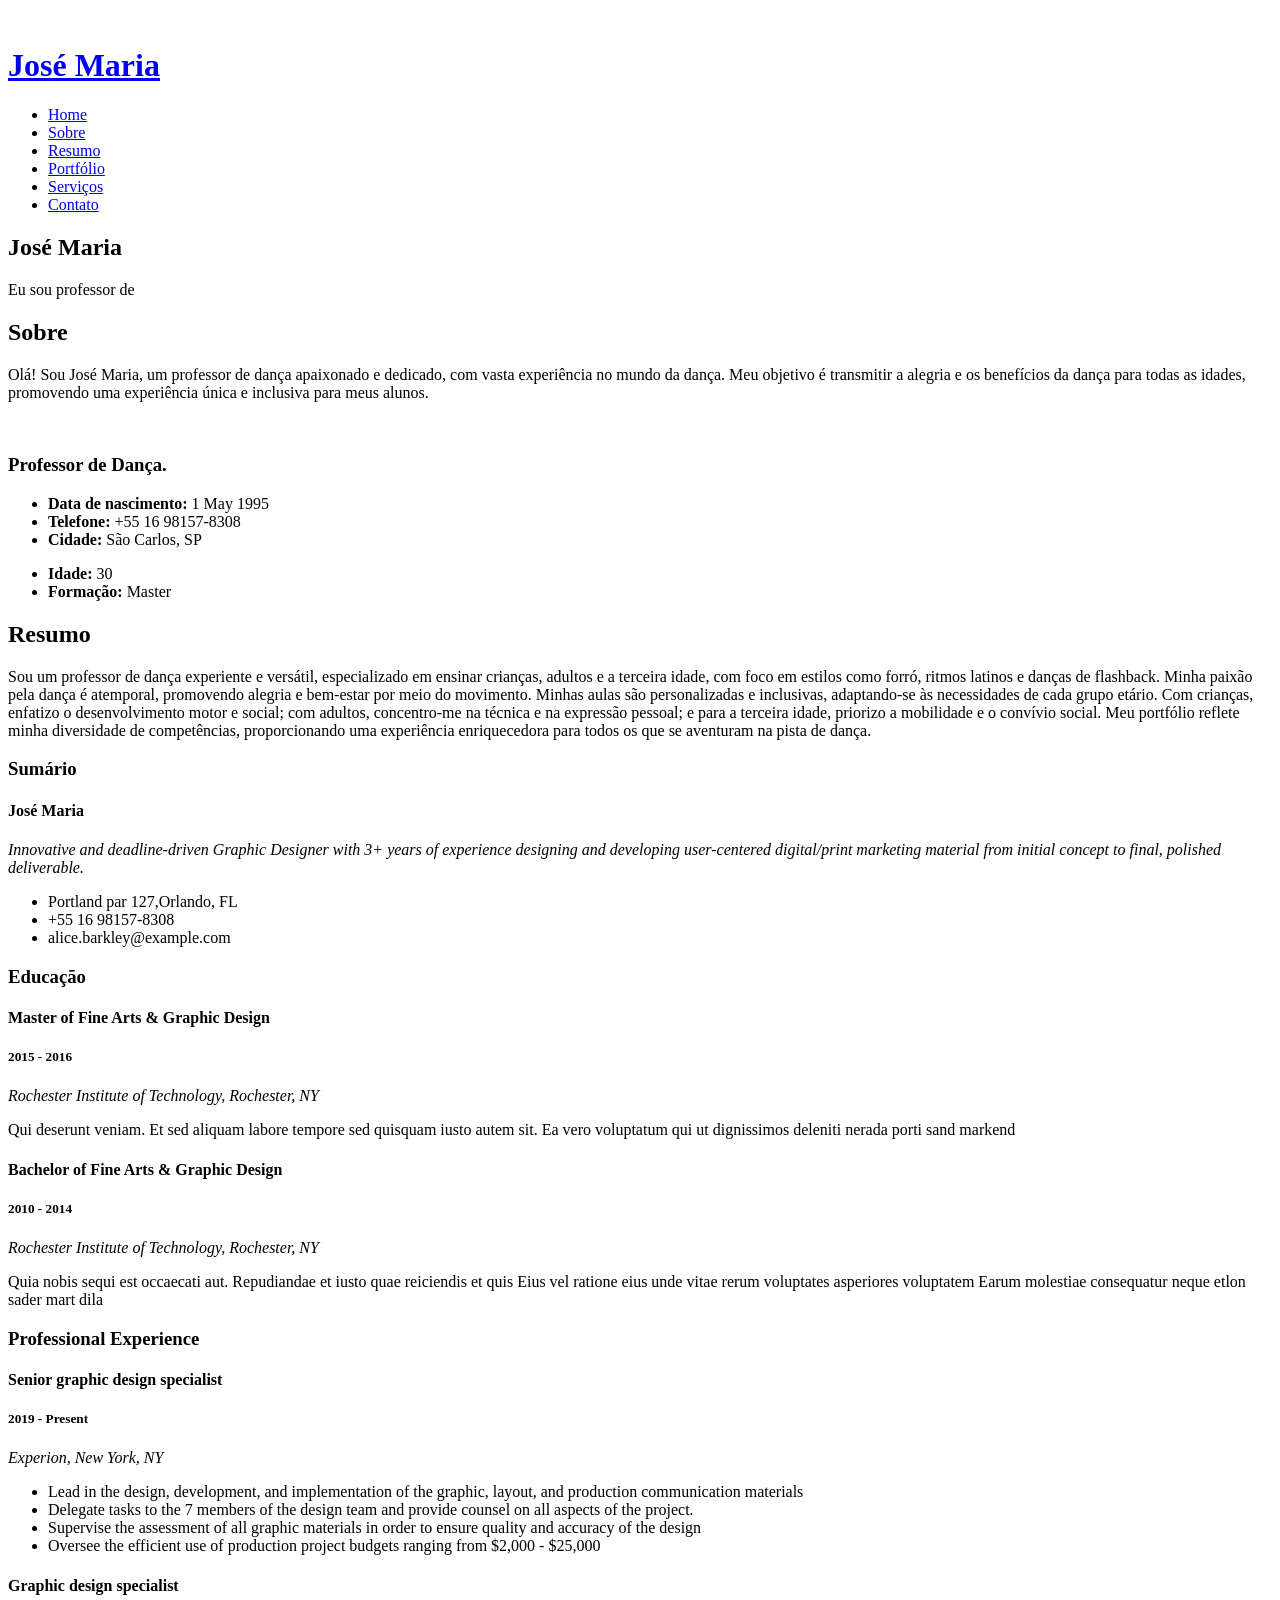
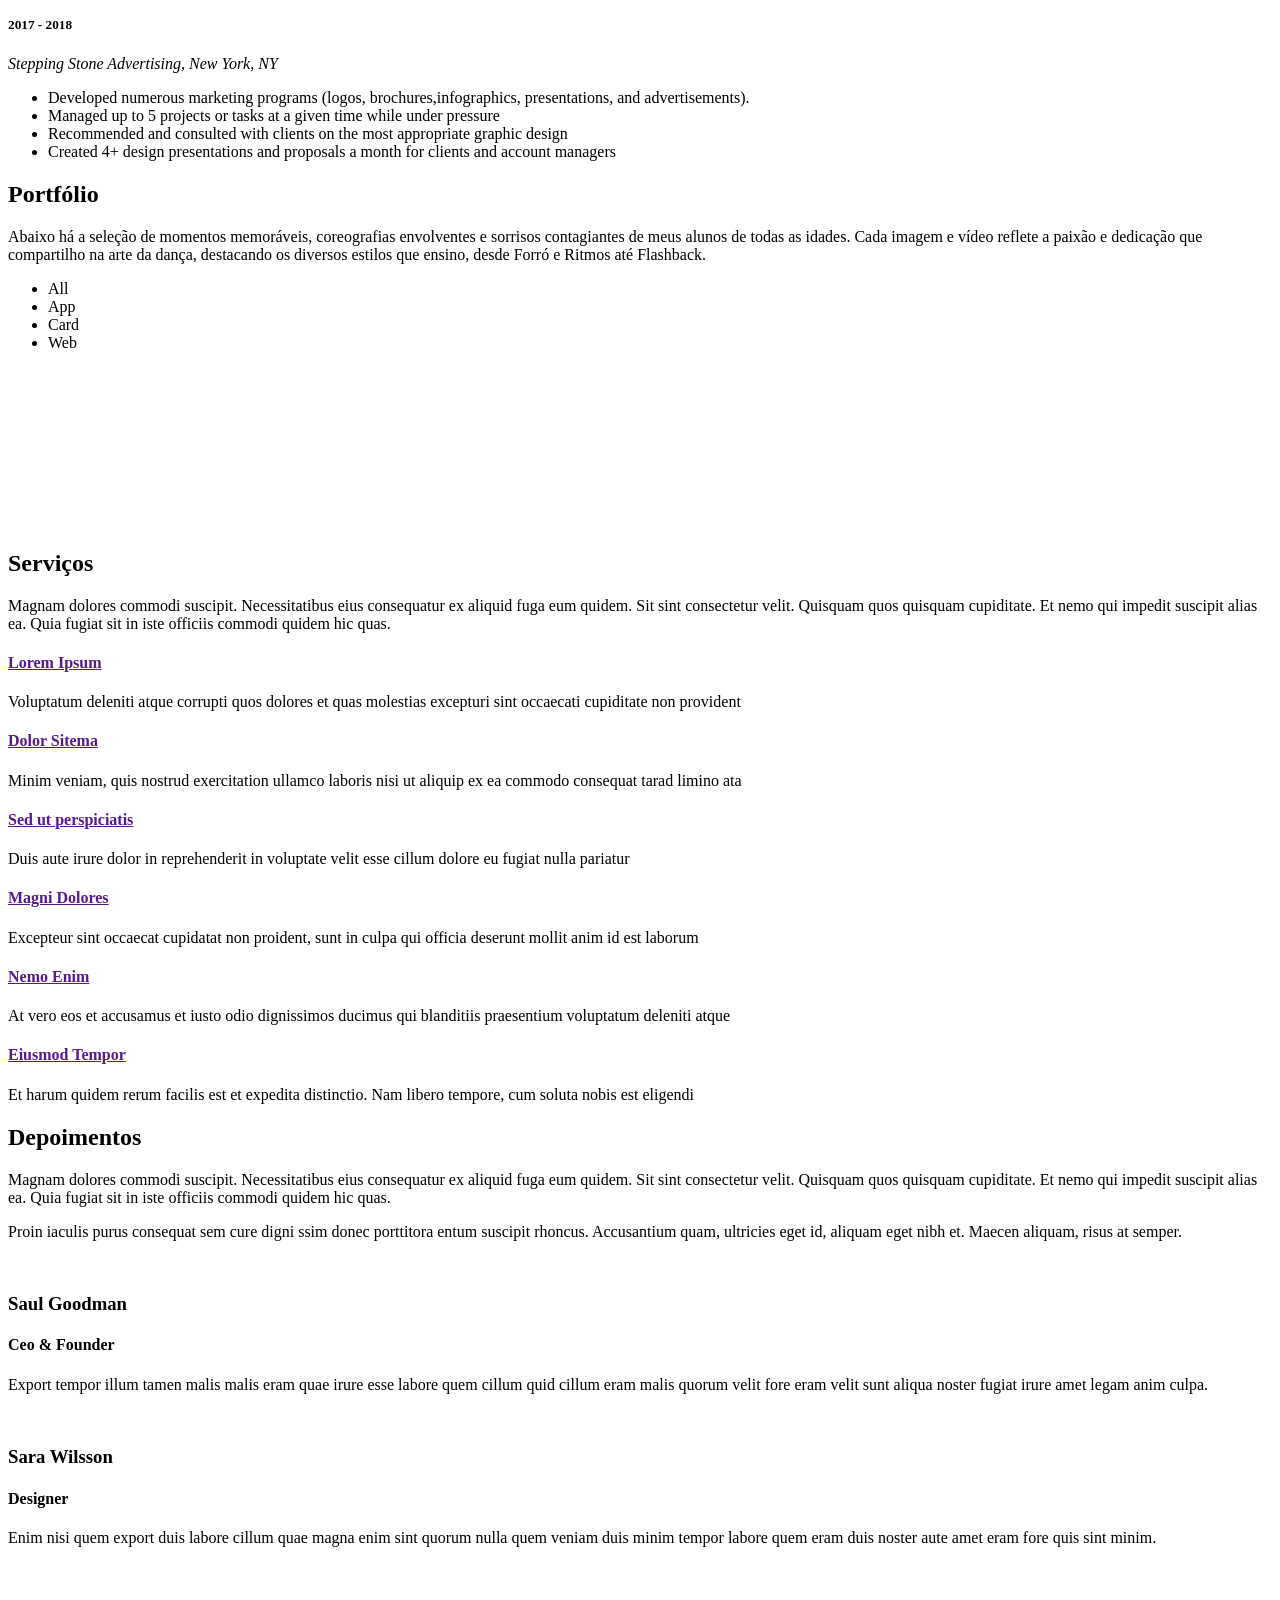
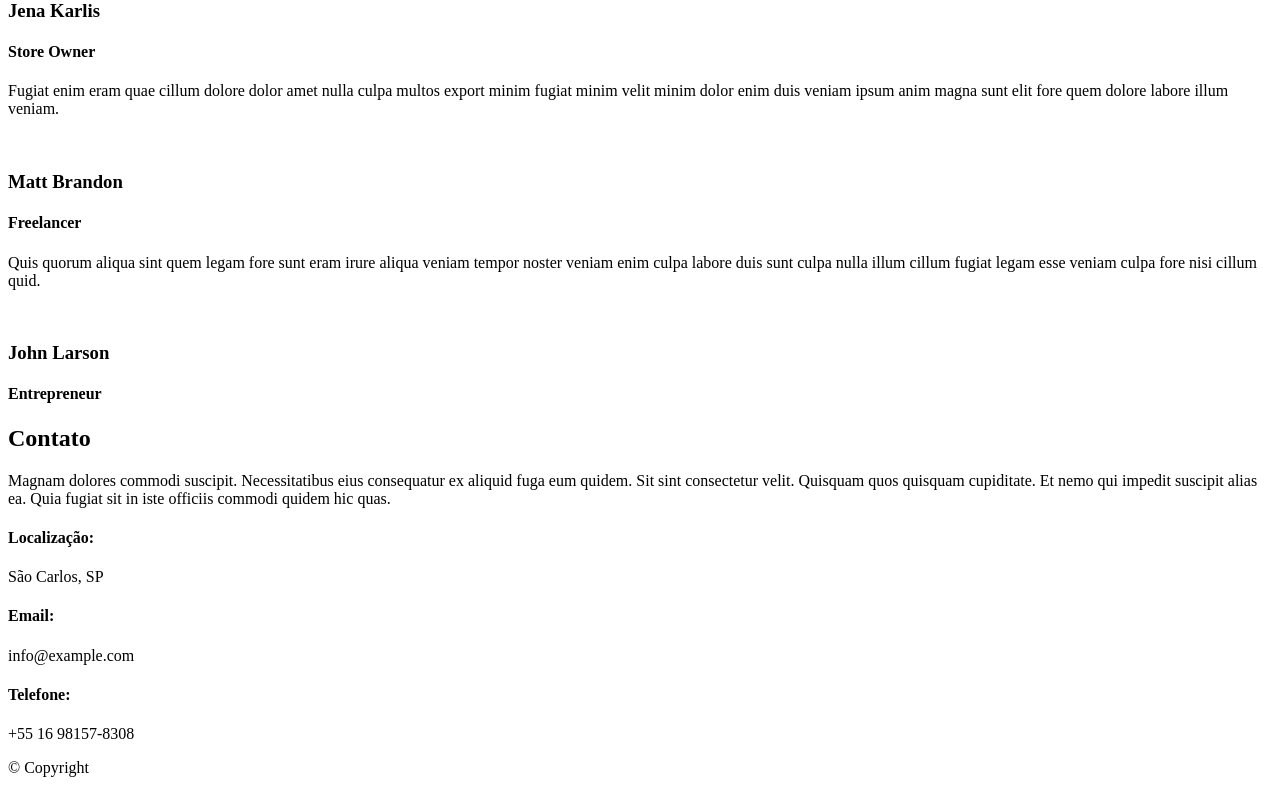
==== index.html @ 829bb29a "iniciando" ====
<!DOCTYPE html>
<html lang="pt-br">

<head>
  <meta charset="utf-8">
  <meta content="width=device-width, initial-scale=1.0" name="viewport">

  <title>José Maria</title>
  <meta content="" name="description">
  <meta content="" name="keywords">

  <!-- Favicons -->
  <link href="assets/img/favicon.png" rel="icon">
  <link href="assets/img/apple-touch-icon.png" rel="apple-touch-icon">

  <!-- Google Fonts -->
  <link href="https://fonts.googleapis.com/css?family=Open+Sans:300,300i,400,400i,600,600i,700,700i|Raleway:300,300i,400,400i,500,500i,600,600i,700,700i|Poppins:300,300i,400,400i,500,500i,600,600i,700,700i" rel="stylesheet">

  <!-- Vendor CSS Files -->
  <link href="assets/vendor/aos/aos.css" rel="stylesheet">
  <link href="assets/vendor/bootstrap/css/bootstrap.min.css" rel="stylesheet">
  <link href="assets/vendor/bootstrap-icons/bootstrap-icons.css" rel="stylesheet">
  <link href="assets/vendor/boxicons/css/boxicons.min.css" rel="stylesheet">
  <link href="assets/vendor/glightbox/css/glightbox.min.css" rel="stylesheet">
  <link href="assets/vendor/swiper/swiper-bundle.min.css" rel="stylesheet">

  <!-- Template Main CSS File -->
  <link href="assets/css/style.css" rel="stylesheet">

  <!-- =======================================================
  * Template Name: iPortfolio
  * Updated: Sep 18 2023 with Bootstrap v5.3.2
  * Template URL: https://bootstrapmade.com/iportfolio-bootstrap-portfolio-websites-template/
  * Author: BootstrapMade.com
  * License: https://bootstrapmade.com/license/
  ======================================================== -->
</head>

<body>

  <!-- ======= Mobile nav toggle button ======= -->
  <i class="bi bi-list mobile-nav-toggle d-xl-none"></i>

  <!-- ======= Header ======= -->
  <header id="header">
    <div class="d-flex flex-column">

      <div class="profile">
        <img src="assets/img/perfilProf.png" alt="" class="img-fluid rounded-circle">
        <h1 class="text-light"><a href="index.html">José Maria</a></h1>
        <div class="social-links mt-3 text-center">
          <a href="#" class="facebook"><i class="bx bxl-facebook"></i></a>
          <a href="https://www.instagram.com/zemariaprofessordedanca/" class="instagram"><i class="bx bxl-instagram"></i></a>
          <a href="#" class="linkedin"><i class="bx bxl-linkedin"></i></a>
        </div>
      </div>

      <nav id="navbar" class="nav-menu navbar">
        <ul>
          <li><a href="#hero" class="nav-link scrollto active"><i class="bx bx-home"></i> <span>Home</span></a></li>
          <li><a href="#about" class="nav-link scrollto"><i class="bx bx-user"></i> <span>Sobre</span></a></li>
          <li><a href="#resume" class="nav-link scrollto"><i class="bx bx-file-blank"></i> <span>Resumo</span></a></li>
          <li><a href="#portfolio" class="nav-link scrollto"><i class="bx bx-book-content"></i> <span>Portfólio</span></a></li>
          <li><a href="#services" class="nav-link scrollto"><i class="bx bx-server"></i> <span>Serviços</span></a></li>
          <li><a href="#contact" class="nav-link scrollto"><i class="bx bx-envelope"></i> <span>Contato</span></a></li>
        </ul>
      </nav><!-- .nav-menu -->
    </div>
  </header><!-- End Header -->

  <!-- ======= Hero Section ======= -->
  <section id="hero" class="d-flex flex-column justify-content-center align-items-center">
    <div class="hero-container" data-aos="fade-in">
      <h1>José Maria</h1>
      <p>Eu sou professor de <span class="typed" data-typed-items="Ritmos, Flashback, Forró, "></span></p>
    </div>
  </section><!-- End Hero -->

  <main id="main">

    <!-- ======= About Section ======= -->
    <section id="about" class="about">
      <div class="container">

        <div class="section-title">
          <h2>Sobre</h2>
          <p> 
            Olá! Sou José Maria, um professor de dança apaixonado e dedicado, com vasta experiência no mundo da dança. Meu objetivo é transmitir a alegria e os benefícios da dança para todas as idades, promovendo uma experiência única e inclusiva para meus alunos.
            </p>
        </div>

        <div class="row">
          <div class="col-lg-4" data-aos="fade-right">
            <img src="assets/img/perfilProf.png" class="img-fluid" alt="">
          </div>
          <div class="col-lg-8 pt-4 pt-lg-0 content" data-aos="fade-left">
            <h3>Professor de Dança.</h3>
            <div class="row">
              <div class="col-lg-6">
                <ul>
                  <li><i class="bi bi-chevron-right"></i> <strong>Data de nascimento:</strong> <span>1 May 1995</span></li>
                  <li><i class="bi bi-chevron-right"></i> <strong>Telefone:</strong> <span>+55 16 98157-8308</span></li>
                  <li><i class="bi bi-chevron-right"></i> <strong>Cidade:</strong> <span>São Carlos, SP</span></li>
                </ul>
              </div>
              <div class="col-lg-6">
                <ul>
                  <li><i class="bi bi-chevron-right"></i> <strong>Idade:</strong> <span>30</span></li>
                  <li><i class="bi bi-chevron-right"></i> <strong>Formação:</strong> <span>Master</span></li>
                </ul>
              </div>
            </div>
          </div>
        </div>

      </div>
    </section><!-- End About Section -->


    <!-- ======= Resume Section ======= -->
    <section id="resume" class="resume">
      <div class="container">

        <div class="section-title">
          <h2>Resumo</h2>
          Sou um professor de dança experiente e versátil, especializado em ensinar crianças, adultos e a terceira idade, com foco em estilos como forró, ritmos latinos e danças de flashback. Minha paixão pela dança é atemporal, promovendo alegria e bem-estar por meio do movimento. Minhas aulas são personalizadas e inclusivas, adaptando-se às necessidades de cada grupo etário. Com crianças, enfatizo o desenvolvimento motor e social; com adultos, concentro-me na técnica e na expressão pessoal; e para a terceira idade, priorizo a mobilidade e o convívio social. Meu portfólio reflete minha diversidade de competências, proporcionando uma experiência enriquecedora para todos os que se aventuram na pista de dança.
        </div>

        <div class="row">
          <div class="col-lg-6" data-aos="fade-up">
            <h3 class="resume-title">Sumário</h3>
            <div class="resume-item pb-0">
              <h4>José Maria</h4>
              <p><em>Innovative and deadline-driven Graphic Designer with 3+ years of experience designing and developing user-centered digital/print marketing material from initial concept to final, polished deliverable.</em></p>
              <ul>
                <li>Portland par 127,Orlando, FL</li>
                <li>+55 16 98157-8308</li>
                <li>alice.barkley@example.com</li>
              </ul>
            </div>

            <h3 class="resume-title">Educação</h3>
            <div class="resume-item">
              <h4>Master of Fine Arts &amp; Graphic Design</h4>
              <h5>2015 - 2016</h5>
              <p><em>Rochester Institute of Technology, Rochester, NY</em></p>
              <p>Qui deserunt veniam. Et sed aliquam labore tempore sed quisquam iusto autem sit. Ea vero voluptatum qui ut dignissimos deleniti nerada porti sand markend</p>
            </div>
            <div class="resume-item">
              <h4>Bachelor of Fine Arts &amp; Graphic Design</h4>
              <h5>2010 - 2014</h5>
              <p><em>Rochester Institute of Technology, Rochester, NY</em></p>
              <p>Quia nobis sequi est occaecati aut. Repudiandae et iusto quae reiciendis et quis Eius vel ratione eius unde vitae rerum voluptates asperiores voluptatem Earum molestiae consequatur neque etlon sader mart dila</p>
            </div>
          </div>
          <div class="col-lg-6" data-aos="fade-up" data-aos-delay="100">
            <h3 class="resume-title">Professional Experience</h3>
            <div class="resume-item">
              <h4>Senior graphic design specialist</h4>
              <h5>2019 - Present</h5>
              <p><em>Experion, New York, NY </em></p>
              <ul>
                <li>Lead in the design, development, and implementation of the graphic, layout, and production communication materials</li>
                <li>Delegate tasks to the 7 members of the design team and provide counsel on all aspects of the project. </li>
                <li>Supervise the assessment of all graphic materials in order to ensure quality and accuracy of the design</li>
                <li>Oversee the efficient use of production project budgets ranging from $2,000 - $25,000</li>
              </ul>
            </div>
            <div class="resume-item">
              <h4>Graphic design specialist</h4>
              <h5>2017 - 2018</h5>
              <p><em>Stepping Stone Advertising, New York, NY</em></p>
              <ul>
                <li>Developed numerous marketing programs (logos, brochures,infographics, presentations, and advertisements).</li>
                <li>Managed up to 5 projects or tasks at a given time while under pressure</li>
                <li>Recommended and consulted with clients on the most appropriate graphic design</li>
                <li>Created 4+ design presentations and proposals a month for clients and account managers</li>
              </ul>
            </div>
          </div>
        </div>

      </div>
    </section><!-- End Resume Section -->

    <!-- ======= Portfolio Section ======= -->
    <section id="portfolio" class="portfolio section-bg">
      <div class="container">

        <div class="section-title">
          <h2>Portfólio</h2>
          <p> Abaixo há a seleção de momentos memoráveis, coreografias envolventes e sorrisos contagiantes de meus alunos de todas as idades. Cada imagem e vídeo reflete a paixão e dedicação que compartilho na arte da dança, destacando os diversos estilos que ensino, desde Forró e Ritmos até Flashback. </p>
        </div>

        <div class="row" data-aos="fade-up">
          <div class="col-lg-12 d-flex justify-content-center">
            <ul id="portfolio-flters">
              <li data-filter="*" class="filter-active">All</li>
              <li data-filter=".filter-app">App</li>
              <li data-filter=".filter-card">Card</li>
              <li data-filter=".filter-web">Web</li>
            </ul>
          </div>
        </div>

        <div class="row portfolio-container" data-aos="fade-up" data-aos-delay="100">

          <div class="col-lg-4 col-md-6 portfolio-item filter-app">
            <div class="portfolio-wrap">
              <img src="assets/img/portfolio/evento1.png" class="img-fluid" alt="">
              <div class="portfolio-links">
                <a href="assets/img/portfolio/portfolio-1.jpg" data-gallery="portfolioGallery" class="portfolio-lightbox" title="App 1"><i class="bx bx-plus"></i></a>
                <a href="portfolio-details.html" title="More Details"><i class="bx bx-link"></i></a>
              </div>
            </div>
          </div>

          <div class="col-lg-4 col-md-6 portfolio-item filter-web">
            <div class="portfolio-wrap">
              <img src="assets/img/portfolio/portfolio-2.jpg" class="img-fluid" alt="">
              <div class="portfolio-links">
                <a href="assets/img/portfolio/portfolio-2.jpg" data-gallery="portfolioGallery" class="portfolio-lightbox" title="Web 3"><i class="bx bx-plus"></i></a>
                <a href="portfolio-details.html" title="More Details"><i class="bx bx-link"></i></a>
              </div>
            </div>
          </div>

          <div class="col-lg-4 col-md-6 portfolio-item filter-app">
            <div class="portfolio-wrap">
              <img src="assets/img/portfolio/portfolio-3.jpg" class="img-fluid" alt="">
              <div class="portfolio-links">
                <a href="assets/img/portfolio/portfolio-3.jpg" data-gallery="portfolioGallery" class="portfolio-lightbox" title="App 2"><i class="bx bx-plus"></i></a>
                <a href="portfolio-details.html" title="More Details"><i class="bx bx-link"></i></a>
              </div>
            </div>
          </div>

          <div class="col-lg-4 col-md-6 portfolio-item filter-card">
            <div class="portfolio-wrap">
              <img src="assets/img/portfolio/portfolio-4.jpg" class="img-fluid" alt="">
              <div class="portfolio-links">
                <a href="assets/img/portfolio/portfolio-4.jpg" data-gallery="portfolioGallery" class="portfolio-lightbox" title="Card 2"><i class="bx bx-plus"></i></a>
                <a href="portfolio-details.html" title="More Details"><i class="bx bx-link"></i></a>
              </div>
            </div>
          </div>

          <div class="col-lg-4 col-md-6 portfolio-item filter-web">
            <div class="portfolio-wrap">
              <img src="assets/img/portfolio/portfolio-5.jpg" class="img-fluid" alt="">
              <div class="portfolio-links">
                <a href="assets/img/portfolio/portfolio-5.jpg" data-gallery="portfolioGallery" class="portfolio-lightbox" title="Web 2"><i class="bx bx-plus"></i></a>
                <a href="portfolio-details.html" title="More Details"><i class="bx bx-link"></i></a>
              </div>
            </div>
          </div>

          <div class="col-lg-4 col-md-6 portfolio-item filter-app">
            <div class="portfolio-wrap">
              <img src="assets/img/portfolio/portfolio-6.jpg" class="img-fluid" alt="">
              <div class="portfolio-links">
                <a href="assets/img/portfolio/portfolio-6.jpg" data-gallery="portfolioGallery" class="portfolio-lightbox" title="App 3"><i class="bx bx-plus"></i></a>
                <a href="portfolio-details.html" title="More Details"><i class="bx bx-link"></i></a>
              </div>
            </div>
          </div>

          <div class="col-lg-4 col-md-6 portfolio-item filter-card">
            <div class="portfolio-wrap">
              <img src="assets/img/portfolio/portfolio-7.jpg" class="img-fluid" alt="">
              <div class="portfolio-links">
                <a href="assets/img/portfolio/portfolio-7.jpg" data-gallery="portfolioGallery" class="portfolio-lightbox" title="Card 1"><i class="bx bx-plus"></i></a>
                <a href="portfolio-details.html" title="More Details"><i class="bx bx-link"></i></a>
              </div>
            </div>
          </div>

          <div class="col-lg-4 col-md-6 portfolio-item filter-card">
            <div class="portfolio-wrap">
              <img src="assets/img/portfolio/portfolio-8.jpg" class="img-fluid" alt="">
              <div class="portfolio-links">
                <a href="assets/img/portfolio/portfolio-8.jpg" data-gallery="portfolioGallery" class="portfolio-lightbox" title="Card 3"><i class="bx bx-plus"></i></a>
                <a href="portfolio-details.html" title="More Details"><i class="bx bx-link"></i></a>
              </div>
            </div>
          </div>

          <div class="col-lg-4 col-md-6 portfolio-item filter-web">
            <div class="portfolio-wrap">
              <img src="assets/img/portfolio/portfolio-9.jpg" class="img-fluid" alt="">
              <div class="portfolio-links">
                <a href="assets/img/portfolio/portfolio-9.jpg" data-gallery="portfolioGallery" class="portfolio-lightbox" title="Web 3"><i class="bx bx-plus"></i></a>
                <a href="portfolio-details.html" title="More Details"><i class="bx bx-link"></i></a>
              </div>
            </div>
          </div>

        </div>

      </div>
    </section><!-- End Portfolio Section -->

    <!-- ======= Services Section ======= -->
    <section id="services" class="services">
      <div class="container">

        <div class="section-title">
          <h2>Serviços</h2>
          <p>Magnam dolores commodi suscipit. Necessitatibus eius consequatur ex aliquid fuga eum quidem. Sit sint consectetur velit. Quisquam quos quisquam cupiditate. Et nemo qui impedit suscipit alias ea. Quia fugiat sit in iste officiis commodi quidem hic quas.</p>
        </div>

        <div class="row">
          <div class="col-lg-4 col-md-6 icon-box" data-aos="fade-up">
            <div class="icon"><i class="bi bi-briefcase"></i></div>
            <h4 class="title"><a href="">Lorem Ipsum</a></h4>
            <p class="description">Voluptatum deleniti atque corrupti quos dolores et quas molestias excepturi sint occaecati cupiditate non provident</p>
          </div>
          <div class="col-lg-4 col-md-6 icon-box" data-aos="fade-up" data-aos-delay="100">
            <div class="icon"><i class="bi bi-card-checklist"></i></div>
            <h4 class="title"><a href="">Dolor Sitema</a></h4>
            <p class="description">Minim veniam, quis nostrud exercitation ullamco laboris nisi ut aliquip ex ea commodo consequat tarad limino ata</p>
          </div>
          <div class="col-lg-4 col-md-6 icon-box" data-aos="fade-up" data-aos-delay="200">
            <div class="icon"><i class="bi bi-bar-chart"></i></div>
            <h4 class="title"><a href="">Sed ut perspiciatis</a></h4>
            <p class="description">Duis aute irure dolor in reprehenderit in voluptate velit esse cillum dolore eu fugiat nulla pariatur</p>
          </div>
          <div class="col-lg-4 col-md-6 icon-box" data-aos="fade-up" data-aos-delay="300">
            <div class="icon"><i class="bi bi-binoculars"></i></div>
            <h4 class="title"><a href="">Magni Dolores</a></h4>
            <p class="description">Excepteur sint occaecat cupidatat non proident, sunt in culpa qui officia deserunt mollit anim id est laborum</p>
          </div>
          <div class="col-lg-4 col-md-6 icon-box" data-aos="fade-up" data-aos-delay="400">
            <div class="icon"><i class="bi bi-brightness-high"></i></div>
            <h4 class="title"><a href="">Nemo Enim</a></h4>
            <p class="description">At vero eos et accusamus et iusto odio dignissimos ducimus qui blanditiis praesentium voluptatum deleniti atque</p>
          </div>
          <div class="col-lg-4 col-md-6 icon-box" data-aos="fade-up" data-aos-delay="500">
            <div class="icon"><i class="bi bi-calendar4-week"></i></div>
            <h4 class="title"><a href="">Eiusmod Tempor</a></h4>
            <p class="description">Et harum quidem rerum facilis est et expedita distinctio. Nam libero tempore, cum soluta nobis est eligendi</p>
          </div>
        </div>

      </div>
    </section><!-- End Services Section -->

    <!-- ======= Testimonials Section ======= -->
    <section id="testimonials" class="testimonials section-bg">
      <div class="container">

        <div class="section-title">
          <h2>Depoimentos</h2>
          <p>Magnam dolores commodi suscipit. Necessitatibus eius consequatur ex aliquid fuga eum quidem. Sit sint consectetur velit. Quisquam quos quisquam cupiditate. Et nemo qui impedit suscipit alias ea. Quia fugiat sit in iste officiis commodi quidem hic quas.</p>
        </div>

        <div class="testimonials-slider swiper" data-aos="fade-up" data-aos-delay="100">
          <div class="swiper-wrapper">

            <div class="swiper-slide">
              <div class="testimonial-item" data-aos="fade-up">
                <p>
                  <i class="bx bxs-quote-alt-left quote-icon-left"></i>
                  Proin iaculis purus consequat sem cure digni ssim donec porttitora entum suscipit rhoncus. Accusantium quam, ultricies eget id, aliquam eget nibh et. Maecen aliquam, risus at semper.
                  <i class="bx bxs-quote-alt-right quote-icon-right"></i>
                </p>
                <img src="assets/img/testimonials/testimonials-1.jpg" class="testimonial-img" alt="">
                <h3>Saul Goodman</h3>
                <h4>Ceo &amp; Founder</h4>
              </div>
            </div><!-- End testimonial item -->

            <div class="swiper-slide">
              <div class="testimonial-item" data-aos="fade-up" data-aos-delay="100">
                <p>
                  <i class="bx bxs-quote-alt-left quote-icon-left"></i>
                  Export tempor illum tamen malis malis eram quae irure esse labore quem cillum quid cillum eram malis quorum velit fore eram velit sunt aliqua noster fugiat irure amet legam anim culpa.
                  <i class="bx bxs-quote-alt-right quote-icon-right"></i>
                </p>
                <img src="assets/img/testimonials/testimonials-2.jpg" class="testimonial-img" alt="">
                <h3>Sara Wilsson</h3>
                <h4>Designer</h4>
              </div>
            </div><!-- End testimonial item -->

            <div class="swiper-slide">
              <div class="testimonial-item" data-aos="fade-up" data-aos-delay="200">
                <p>
                  <i class="bx bxs-quote-alt-left quote-icon-left"></i>
                  Enim nisi quem export duis labore cillum quae magna enim sint quorum nulla quem veniam duis minim tempor labore quem eram duis noster aute amet eram fore quis sint minim.
                  <i class="bx bxs-quote-alt-right quote-icon-right"></i>
                </p>
                <img src="assets/img/testimonials/testimonials-3.jpg" class="testimonial-img" alt="">
                <h3>Jena Karlis</h3>
                <h4>Store Owner</h4>
              </div>
            </div><!-- End testimonial item -->

            <div class="swiper-slide">
              <div class="testimonial-item" data-aos="fade-up" data-aos-delay="300">
                <p>
                  <i class="bx bxs-quote-alt-left quote-icon-left"></i>
                  Fugiat enim eram quae cillum dolore dolor amet nulla culpa multos export minim fugiat minim velit minim dolor enim duis veniam ipsum anim magna sunt elit fore quem dolore labore illum veniam.
                  <i class="bx bxs-quote-alt-right quote-icon-right"></i>
                </p>
                <img src="assets/img/testimonials/testimonials-4.jpg" class="testimonial-img" alt="">
                <h3>Matt Brandon</h3>
                <h4>Freelancer</h4>
              </div>
            </div><!-- End testimonial item -->

            <div class="swiper-slide">
              <div class="testimonial-item" data-aos="fade-up" data-aos-delay="400">
                <p>
                  <i class="bx bxs-quote-alt-left quote-icon-left"></i>
                  Quis quorum aliqua sint quem legam fore sunt eram irure aliqua veniam tempor noster veniam enim culpa labore duis sunt culpa nulla illum cillum fugiat legam esse veniam culpa fore nisi cillum quid.
                  <i class="bx bxs-quote-alt-right quote-icon-right"></i>
                </p>
                <img src="assets/img/testimonials/testimonials-5.jpg" class="testimonial-img" alt="">
                <h3>John Larson</h3>
                <h4>Entrepreneur</h4>
              </div>
            </div><!-- End testimonial item -->

          </div>
          <div class="swiper-pagination"></div>
        </div>

      </div>
    </section><!-- End Testimonials Section -->

    <!-- ======= Contact Section ======= -->
    <section id="contact" class="contact">
      <div class="container">

        <div class="section-title">
          <h2>Contato</h2>
          <p>Magnam dolores commodi suscipit. Necessitatibus eius consequatur ex aliquid fuga eum quidem. Sit sint consectetur velit. Quisquam quos quisquam cupiditate. Et nemo qui impedit suscipit alias ea. Quia fugiat sit in iste officiis commodi quidem hic quas.</p>
        </div>

        <div class="row" data-aos="fade-in">

          <div class="col-lg-5 d-flex align-items-stretch">
            <div class="info">
              <div class="address">
                <i class="bi bi-geo-alt"></i>
                <h4>Localização:</h4>
                <p>São Carlos, SP</p>
              </div>

              <div class="email">
                <i class="bi bi-envelope"></i>
                <h4>Email:</h4>
                <p>info@example.com</p>
              </div>

              <div class="phone">
                <i class="bi bi-phone"></i>
                <h4>Telefone:</h4>
                <p>+55 16 98157-8308</p>
              </div>

            </div>

          </div>

    </section><!-- End Contact Section -->

  </main><!-- End #main -->

  <!-- ======= Footer ======= -->
  <footer id="footer">
    <div class="container">
      <div class="copyright">
        &copy; Copyright <strong></strong>
      </div>
    </div>
  </footer><!-- End  Footer -->

  <a href="#" class="back-to-top d-flex align-items-center justify-content-center"><i class="bi bi-arrow-up-short"></i></a>

  <!-- Vendor JS Files -->
  <script src="assets/vendor/purecounter/purecounter_vanilla.js"></script>
  <script src="assets/vendor/aos/aos.js"></script>
  <script src="assets/vendor/bootstrap/js/bootstrap.bundle.min.js"></script>
  <script src="assets/vendor/glightbox/js/glightbox.min.js"></script>
  <script src="assets/vendor/isotope-layout/isotope.pkgd.min.js"></script>
  <script src="assets/vendor/swiper/swiper-bundle.min.js"></script>
  <script src="assets/vendor/typed.js/typed.umd.js"></script>
  <script src="assets/vendor/waypoints/noframework.waypoints.js"></script>
  <script src="assets/vendor/php-email-form/validate.js"></script>

  <!-- Template Main JS File -->
  <script src="assets/js/main.js"></script>

</body>

</html>
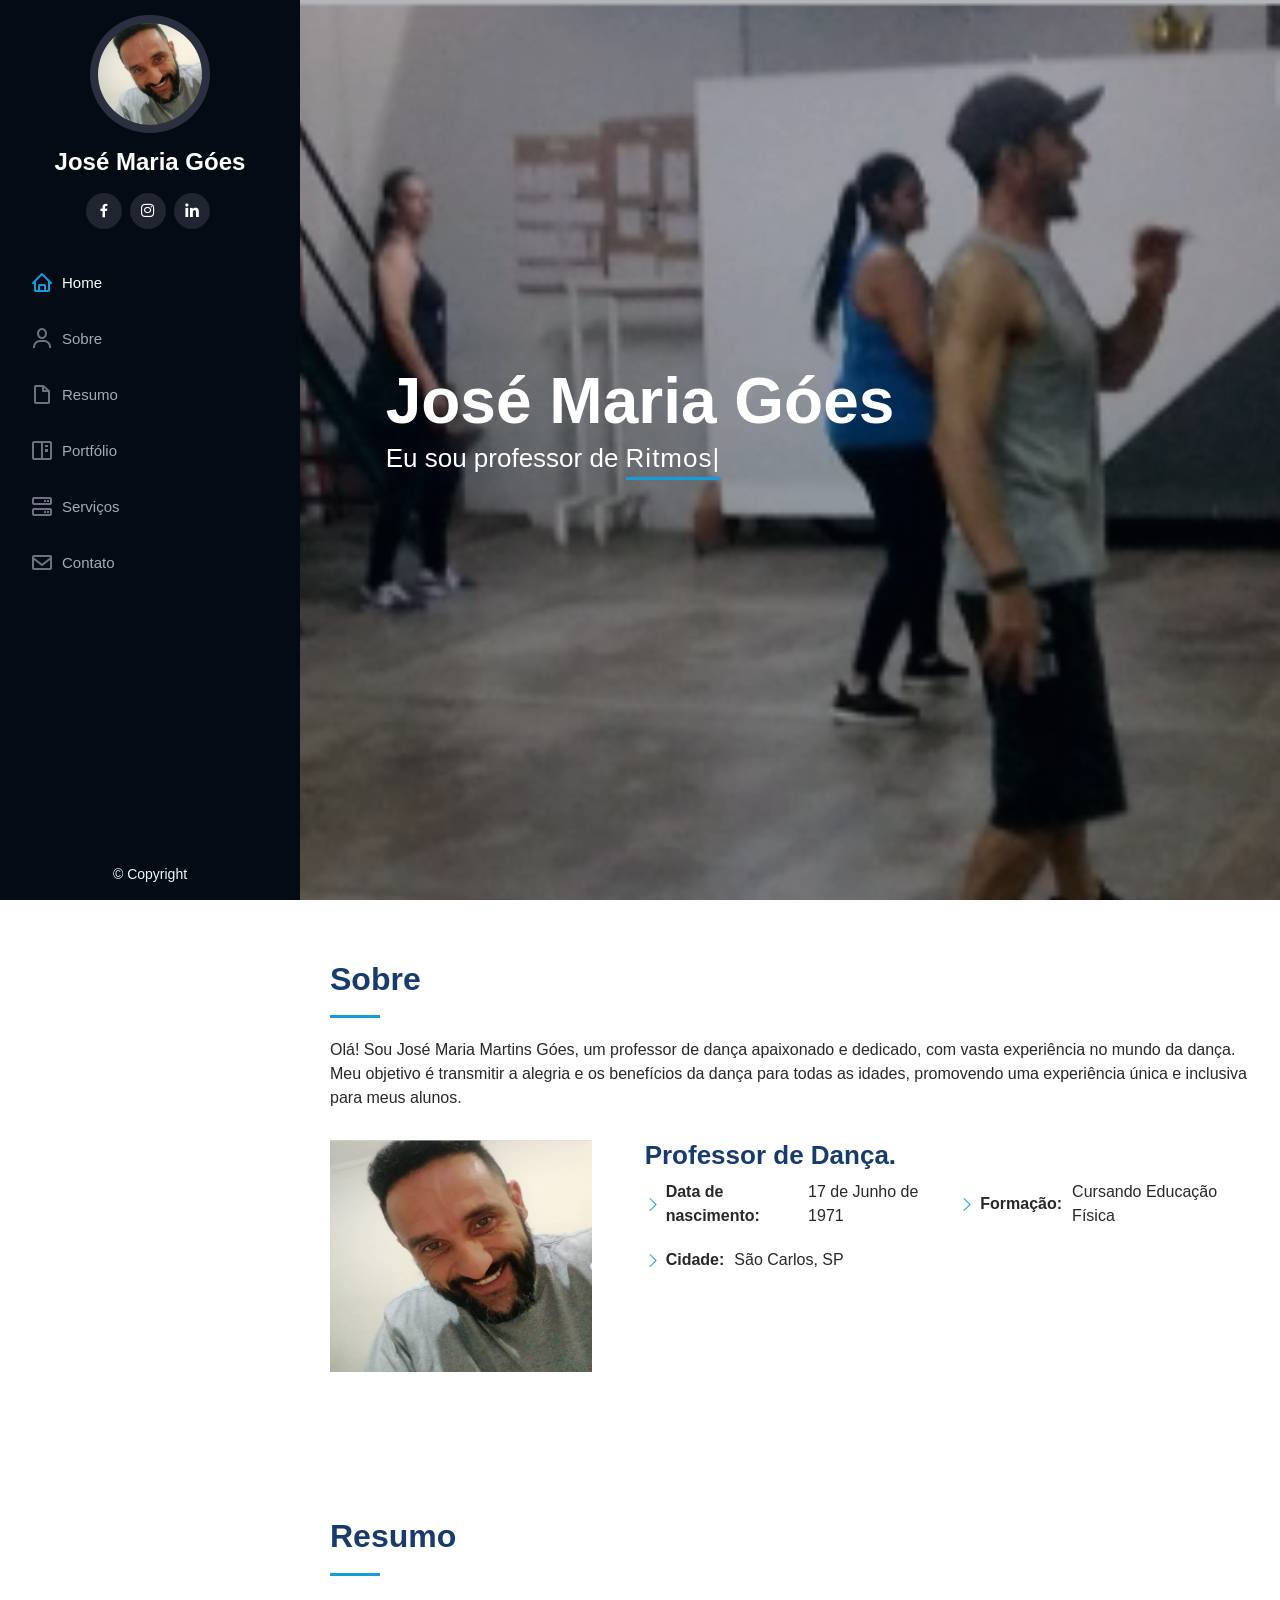
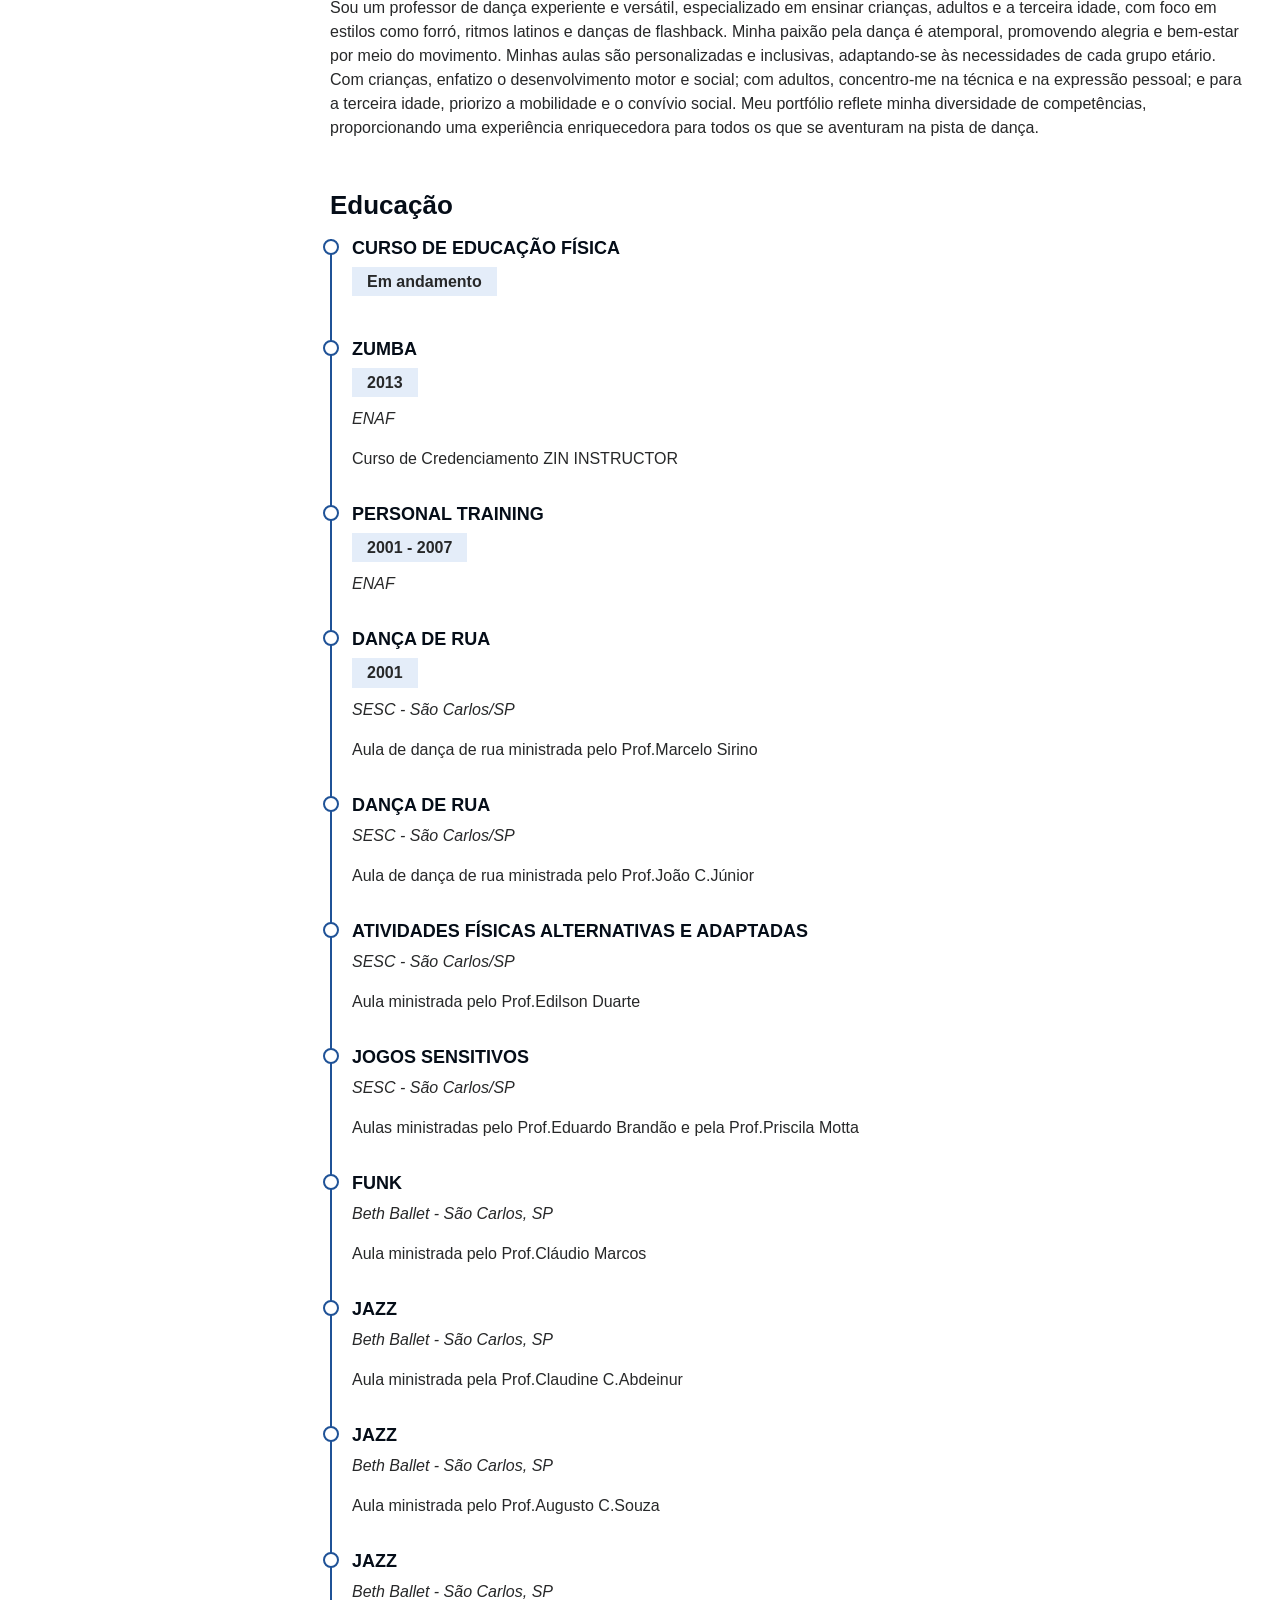
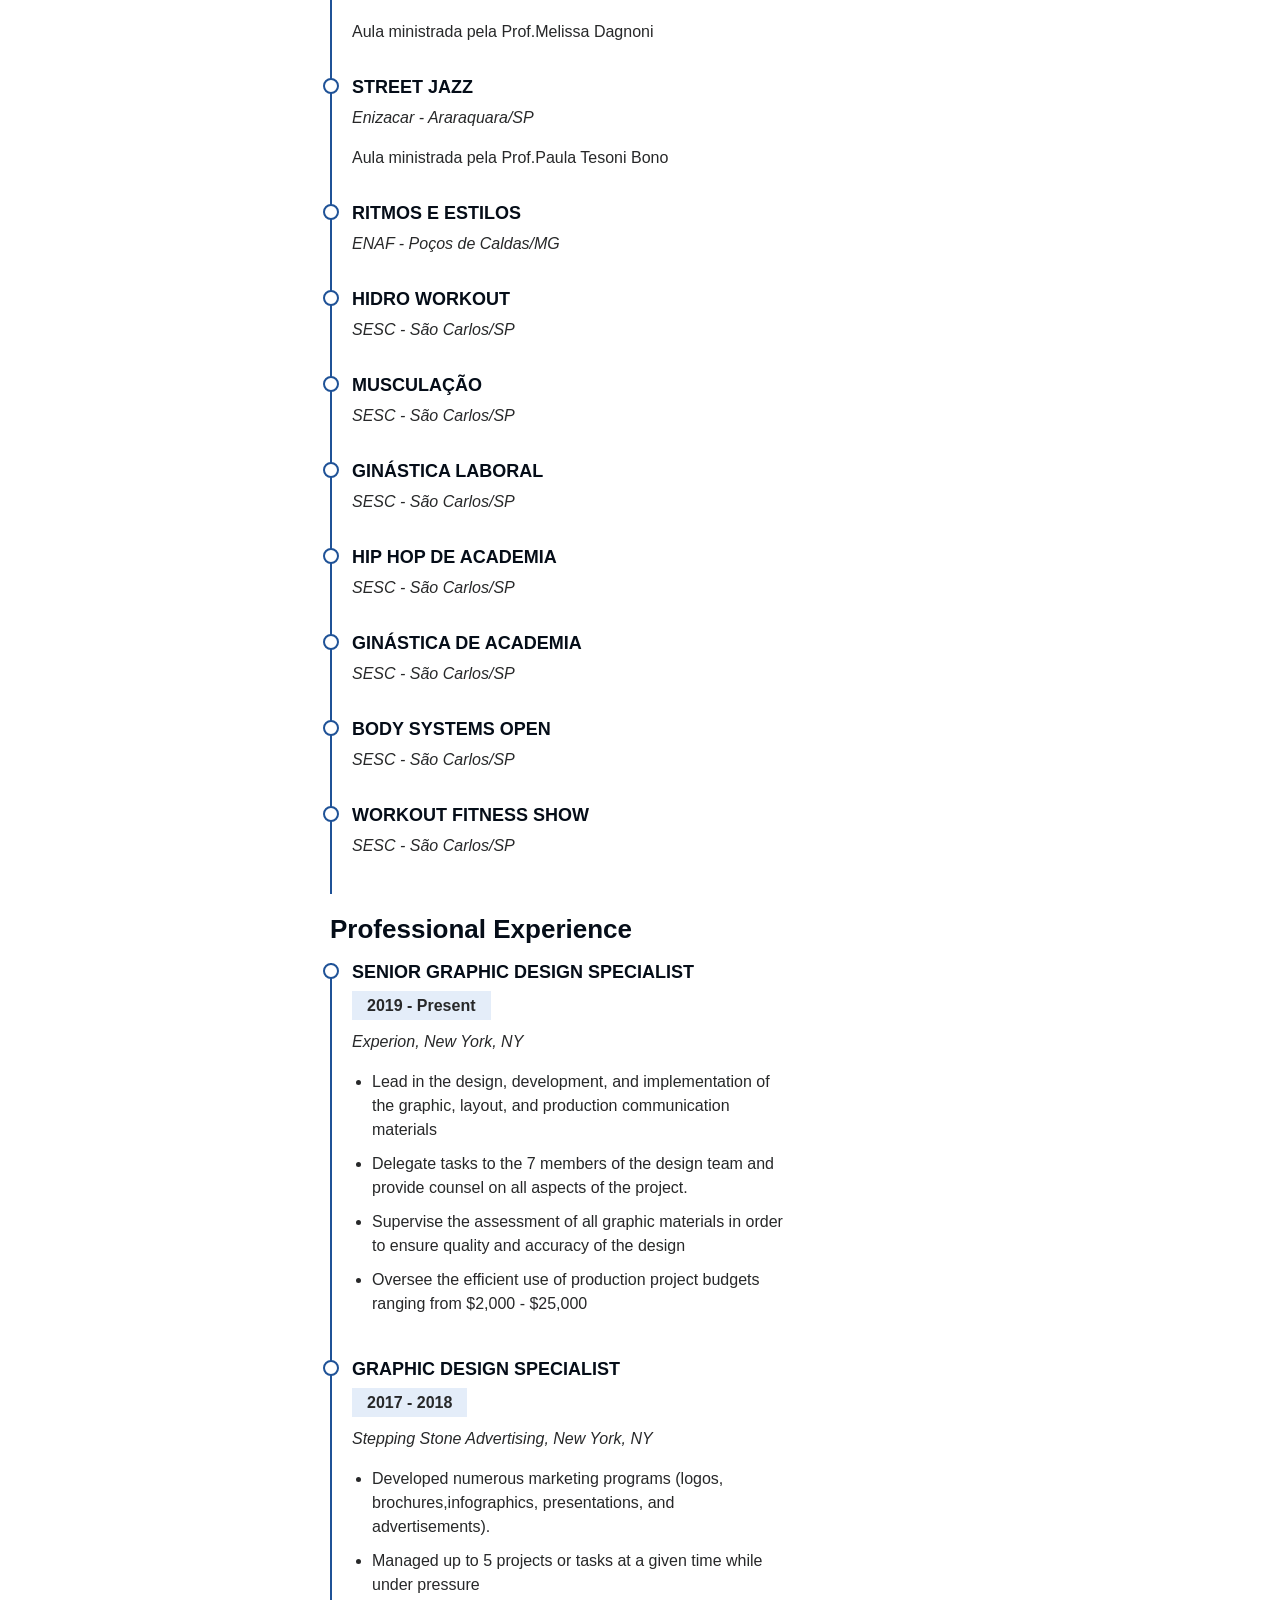
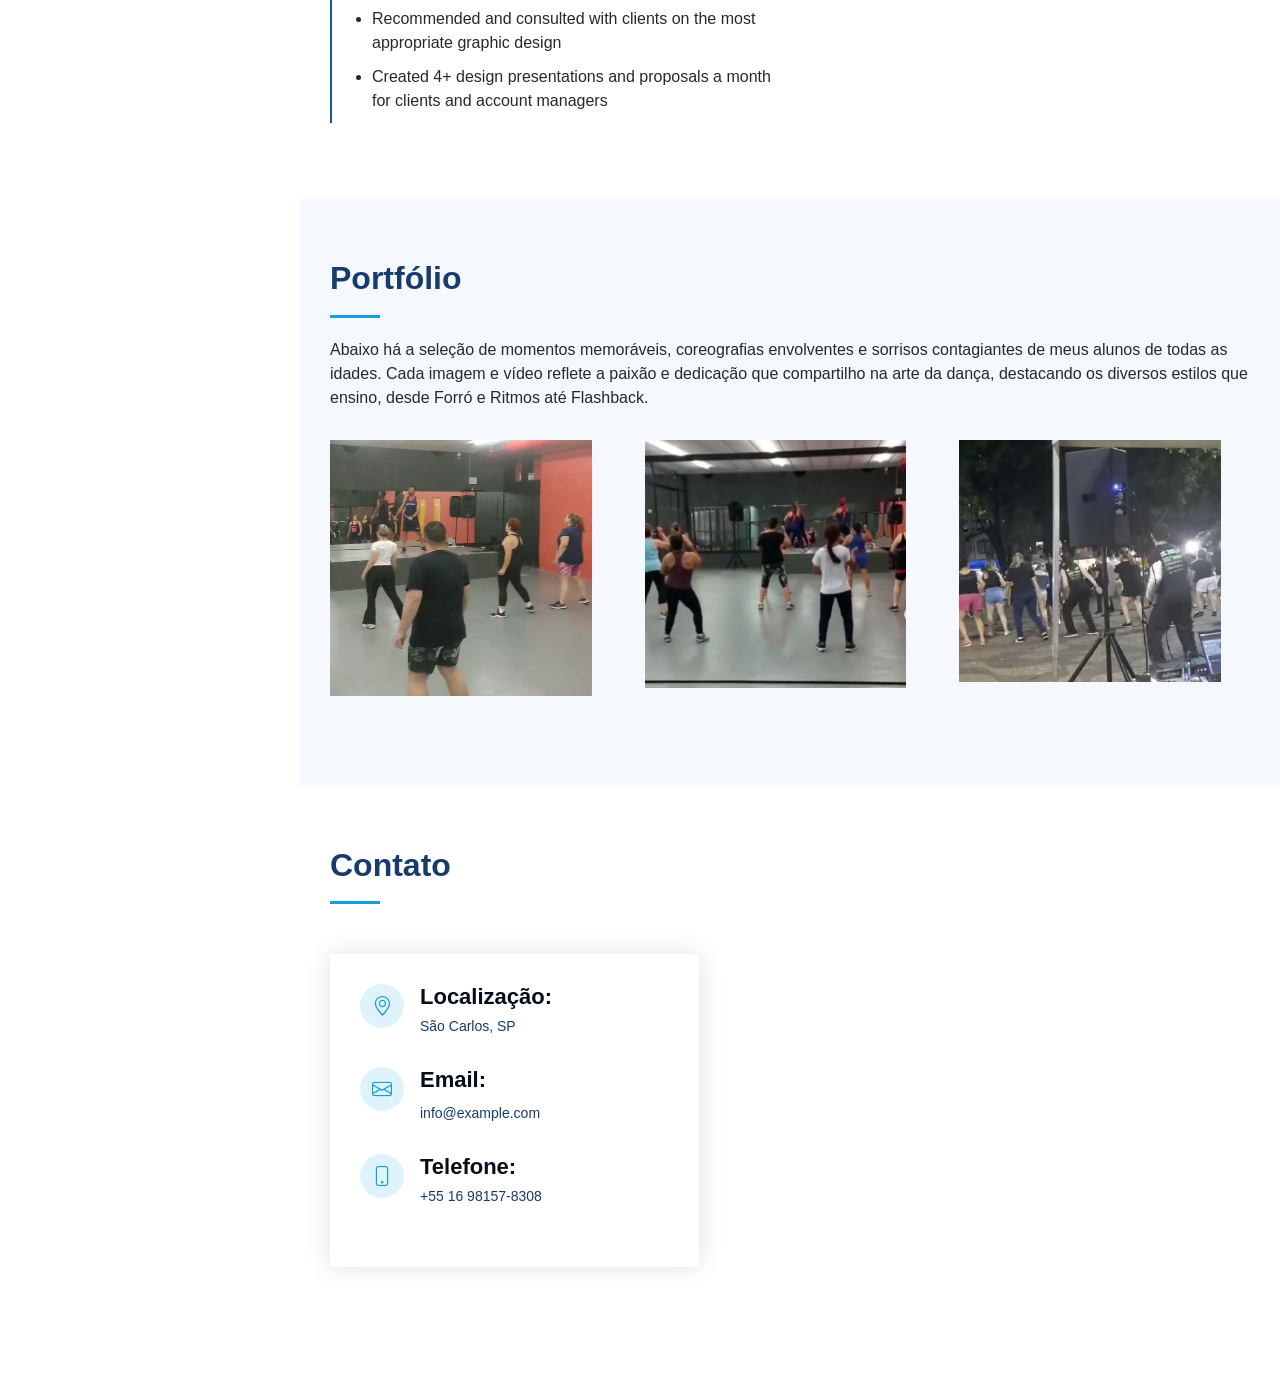
==== commit 4507b218: "segunda atualização" ====
--- a/index.html
+++ b/index.html
@@ -5,7 +5,7 @@
   <meta charset="utf-8">
   <meta content="width=device-width, initial-scale=1.0" name="viewport">
 
-  <title>José Maria</title>
+  <title>José Maria Góes</title>
   <meta content="" name="description">
   <meta content="" name="keywords">
 
@@ -47,7 +47,7 @@
 
       <div class="profile">
         <img src="assets/img/perfilProf.png" alt="" class="img-fluid rounded-circle">
-        <h1 class="text-light"><a href="index.html">José Maria</a></h1>
+        <h1 class="text-light"><a href="index.html">José Maria Góes</a></h1>
         <div class="social-links mt-3 text-center">
           <a href="#" class="facebook"><i class="bx bxl-facebook"></i></a>
           <a href="https://www.instagram.com/zemariaprofessordedanca/" class="instagram"><i class="bx bxl-instagram"></i></a>
@@ -71,7 +71,7 @@
   <!-- ======= Hero Section ======= -->
   <section id="hero" class="d-flex flex-column justify-content-center align-items-center">
     <div class="hero-container" data-aos="fade-in">
-      <h1>José Maria</h1>
+      <h1>José Maria Góes</h1>
       <p>Eu sou professor de <span class="typed" data-typed-items="Ritmos, Flashback, Forró, "></span></p>
     </div>
   </section><!-- End Hero -->
@@ -85,7 +85,7 @@
         <div class="section-title">
           <h2>Sobre</h2>
           <p> 
-            Olá! Sou José Maria, um professor de dança apaixonado e dedicado, com vasta experiência no mundo da dança. Meu objetivo é transmitir a alegria e os benefícios da dança para todas as idades, promovendo uma experiência única e inclusiva para meus alunos.
+            Olá! Sou José Maria Martins Góes, um professor de dança apaixonado e dedicado, com vasta experiência no mundo da dança. Meu objetivo é transmitir a alegria e os benefícios da dança para todas as idades, promovendo uma experiência única e inclusiva para meus alunos.
             </p>
         </div>
 
@@ -98,15 +98,13 @@
             <div class="row">
               <div class="col-lg-6">
                 <ul>
-                  <li><i class="bi bi-chevron-right"></i> <strong>Data de nascimento:</strong> <span>1 May 1995</span></li>
-                  <li><i class="bi bi-chevron-right"></i> <strong>Telefone:</strong> <span>+55 16 98157-8308</span></li>
+                  <li><i class="bi bi-chevron-right"></i> <strong>Data de nascimento:</strong> <span>17 de Junho de 1971</span></li>
                   <li><i class="bi bi-chevron-right"></i> <strong>Cidade:</strong> <span>São Carlos, SP</span></li>
                 </ul>
               </div>
               <div class="col-lg-6">
                 <ul>
-                  <li><i class="bi bi-chevron-right"></i> <strong>Idade:</strong> <span>30</span></li>
-                  <li><i class="bi bi-chevron-right"></i> <strong>Formação:</strong> <span>Master</span></li>
+                  <li><i class="bi bi-chevron-right"></i> <strong>Formação:</strong><span> Cursando Educação Física</span></li>
                 </ul>
               </div>
             </div>
@@ -126,33 +124,108 @@
           Sou um professor de dança experiente e versátil, especializado em ensinar crianças, adultos e a terceira idade, com foco em estilos como forró, ritmos latinos e danças de flashback. Minha paixão pela dança é atemporal, promovendo alegria e bem-estar por meio do movimento. Minhas aulas são personalizadas e inclusivas, adaptando-se às necessidades de cada grupo etário. Com crianças, enfatizo o desenvolvimento motor e social; com adultos, concentro-me na técnica e na expressão pessoal; e para a terceira idade, priorizo a mobilidade e o convívio social. Meu portfólio reflete minha diversidade de competências, proporcionando uma experiência enriquecedora para todos os que se aventuram na pista de dança.
         </div>
 
-        <div class="row">
-          <div class="col-lg-6" data-aos="fade-up">
-            <h3 class="resume-title">Sumário</h3>
-            <div class="resume-item pb-0">
-              <h4>José Maria</h4>
-              <p><em>Innovative and deadline-driven Graphic Designer with 3+ years of experience designing and developing user-centered digital/print marketing material from initial concept to final, polished deliverable.</em></p>
-              <ul>
-                <li>Portland par 127,Orlando, FL</li>
-                <li>+55 16 98157-8308</li>
-                <li>alice.barkley@example.com</li>
-              </ul>
-            </div>
-
             <h3 class="resume-title">Educação</h3>
             <div class="resume-item">
-              <h4>Master of Fine Arts &amp; Graphic Design</h4>
-              <h5>2015 - 2016</h5>
-              <p><em>Rochester Institute of Technology, Rochester, NY</em></p>
-              <p>Qui deserunt veniam. Et sed aliquam labore tempore sed quisquam iusto autem sit. Ea vero voluptatum qui ut dignissimos deleniti nerada porti sand markend</p>
-            </div>
-            <div class="resume-item">
-              <h4>Bachelor of Fine Arts &amp; Graphic Design</h4>
-              <h5>2010 - 2014</h5>
-              <p><em>Rochester Institute of Technology, Rochester, NY</em></p>
-              <p>Quia nobis sequi est occaecati aut. Repudiandae et iusto quae reiciendis et quis Eius vel ratione eius unde vitae rerum voluptates asperiores voluptatem Earum molestiae consequatur neque etlon sader mart dila</p>
-            </div>
-          </div>
+              <h4>Curso de Educação Física</h4>
+              <h5>Em andamento</h5>
+              <p><em> </em></p>
+              <p> </p>
+            </div>
+
+              <div class="resume-item">
+                <h4>Zumba</h4>
+                <h5>2013</h5>
+                <p><em> ENAF</em></p>
+                <p> Curso de Credenciamento ZIN INSTRUCTOR</p>
+              </div>
+              
+              <div class="resume-item">
+                <h4>Personal Training</h4>
+                <h5>2001 - 2007</h5>
+                <p><em>ENAF</em></p>
+              </div>
+            
+            <div class="resume-item">
+              <h4>Dança de Rua</h4>
+              <h5>2001</h5>
+              <p><em> SESC - São Carlos/SP</em></p>
+              <p> Aula de dança de rua ministrada pelo Prof.Marcelo Sirino</p>
+            </div>
+
+            <div class="resume-item">
+              <h4>Dança de Rua</h4>
+              <p><em> SESC - São Carlos/SP</em></p>
+              <p> Aula de dança de rua ministrada pelo Prof.João C.Júnior</p>
+            </div>
+            <div class="resume-item">
+              <h4>Atividades Físicas Alternativas e Adaptadas</h4>
+              <p><em> SESC - São Carlos/SP</em></p>
+              <p> Aula ministrada pelo Prof.Edilson Duarte</p>
+            </div>
+            <div class="resume-item">
+              <h4>Jogos Sensitivos</h4>
+              <p><em> SESC - São Carlos/SP</em></p>
+              <p> Aulas ministradas pelo Prof.Eduardo Brandão e pela Prof.Priscila Motta</p>
+            </div>
+          <div class="resume-item">
+            <h4>Funk</h4>
+            <p><em> Beth Ballet - São Carlos, SP</em></p>
+            <p> Aula ministrada pelo Prof.Cláudio Marcos</p>
+          </div>
+          <div class="resume-item">
+            <h4>Jazz</h4>
+            <p><em> Beth Ballet - São Carlos, SP</em></p>
+            <p> Aula ministrada pela Prof.Claudine C.Abdeinur</p>
+          </div>
+          <div class="resume-item">
+            <h4>Jazz</h4>
+            <p><em> Beth Ballet - São Carlos, SP</em></p>
+            <p> Aula ministrada pelo Prof.Augusto C.Souza</p>
+          </div>
+          <div class="resume-item">
+            <h4>Jazz</h4>
+            <p><em> Beth Ballet - São Carlos, SP</em></p>
+            <p> Aula ministrada pela Prof.Melissa Dagnoni</p>
+          </div>
+          <div class="resume-item">
+            <h4>Street Jazz</h4>
+            <p><em> Enizacar - Araraquara/SP</em></p>
+            <p> Aula ministrada pela Prof.Paula Tesoni Bono</p>
+          </div>
+          <div class="resume-item">
+            <h4>Ritmos e estilos</h4>
+            <p><em> ENAF - Poços de Caldas/MG</em></p>
+          </div>
+          <div class="resume-item">
+            <h4>Hidro Workout</h4>
+            <p><em> SESC - São Carlos/SP</em></p>
+          </div>
+          <div class="resume-item">
+            <h4>Musculação</h4>
+            <p><em> SESC - São Carlos/SP</em></p>
+          </div>
+          <div class="resume-item">
+            <h4>Ginástica Laboral</h4>
+            <p><em> SESC - São Carlos/SP</em></p>
+          </div>
+          <div class="resume-item">
+            <h4>Hip Hop de academia</h4>
+            <p><em> SESC - São Carlos/SP</em></p>
+          </div>
+          <div class="resume-item">
+            <h4>Ginástica de academia</h4>
+            <p><em> SESC - São Carlos/SP</em></p>
+          </div>
+          <div class="resume-item">
+            <h4>Body Systems Open</h4>
+            <p><em> SESC - São Carlos/SP</em></p>
+          </div>
+          <div class="resume-item">
+            <h4>Workout Fitness Show</h4>
+            <p><em> SESC - São Carlos/SP</em></p>
+          </div>
+       
+         
           <div class="col-lg-6" data-aos="fade-up" data-aos-delay="100">
             <h3 class="resume-title">Professional Experience</h3>
             <div class="resume-item">
@@ -177,8 +250,7 @@
                 <li>Created 4+ design presentations and proposals a month for clients and account managers</li>
               </ul>
             </div>
-          </div>
-        </div>
+        
 
       </div>
     </section><!-- End Resume Section -->
@@ -190,17 +262,6 @@
         <div class="section-title">
           <h2>Portfólio</h2>
           <p> Abaixo há a seleção de momentos memoráveis, coreografias envolventes e sorrisos contagiantes de meus alunos de todas as idades. Cada imagem e vídeo reflete a paixão e dedicação que compartilho na arte da dança, destacando os diversos estilos que ensino, desde Forró e Ritmos até Flashback. </p>
-        </div>
-
-        <div class="row" data-aos="fade-up">
-          <div class="col-lg-12 d-flex justify-content-center">
-            <ul id="portfolio-flters">
-              <li data-filter="*" class="filter-active">All</li>
-              <li data-filter=".filter-app">App</li>
-              <li data-filter=".filter-card">Card</li>
-              <li data-filter=".filter-web">Web</li>
-            </ul>
-          </div>
         </div>
 
         <div class="row portfolio-container" data-aos="fade-up" data-aos-delay="100">
@@ -209,233 +270,41 @@
             <div class="portfolio-wrap">
               <img src="assets/img/portfolio/evento1.png" class="img-fluid" alt="">
               <div class="portfolio-links">
-                <a href="assets/img/portfolio/portfolio-1.jpg" data-gallery="portfolioGallery" class="portfolio-lightbox" title="App 1"><i class="bx bx-plus"></i></a>
-                <a href="portfolio-details.html" title="More Details"><i class="bx bx-link"></i></a>
+                <a href="portfolio-details.html" ><i class="bx bx-plus"></i></a>
               </div>
             </div>
           </div>
 
           <div class="col-lg-4 col-md-6 portfolio-item filter-web">
             <div class="portfolio-wrap">
-              <img src="assets/img/portfolio/portfolio-2.jpg" class="img-fluid" alt="">
+              <img src="assets/img/portfolio/evento4.png" class="img-fluid" alt="">
               <div class="portfolio-links">
-                <a href="assets/img/portfolio/portfolio-2.jpg" data-gallery="portfolioGallery" class="portfolio-lightbox" title="Web 3"><i class="bx bx-plus"></i></a>
-                <a href="portfolio-details.html" title="More Details"><i class="bx bx-link"></i></a>
+                <a href="portfolio-details.html" ><i class="bx bx-plus"></i></a>
               </div>
             </div>
           </div>
 
           <div class="col-lg-4 col-md-6 portfolio-item filter-app">
             <div class="portfolio-wrap">
-              <img src="assets/img/portfolio/portfolio-3.jpg" class="img-fluid" alt="">
+              <img src="assets/img/portfolio/evento5.png" class="img-fluid" alt="">
               <div class="portfolio-links">
-                <a href="assets/img/portfolio/portfolio-3.jpg" data-gallery="portfolioGallery" class="portfolio-lightbox" title="App 2"><i class="bx bx-plus"></i></a>
-                <a href="portfolio-details.html" title="More Details"><i class="bx bx-link"></i></a>
-              </div>
-            </div>
-          </div>
-
-          <div class="col-lg-4 col-md-6 portfolio-item filter-card">
-            <div class="portfolio-wrap">
-              <img src="assets/img/portfolio/portfolio-4.jpg" class="img-fluid" alt="">
-              <div class="portfolio-links">
-                <a href="assets/img/portfolio/portfolio-4.jpg" data-gallery="portfolioGallery" class="portfolio-lightbox" title="Card 2"><i class="bx bx-plus"></i></a>
-                <a href="portfolio-details.html" title="More Details"><i class="bx bx-link"></i></a>
-              </div>
-            </div>
-          </div>
-
-          <div class="col-lg-4 col-md-6 portfolio-item filter-web">
-            <div class="portfolio-wrap">
-              <img src="assets/img/portfolio/portfolio-5.jpg" class="img-fluid" alt="">
-              <div class="portfolio-links">
-                <a href="assets/img/portfolio/portfolio-5.jpg" data-gallery="portfolioGallery" class="portfolio-lightbox" title="Web 2"><i class="bx bx-plus"></i></a>
-                <a href="portfolio-details.html" title="More Details"><i class="bx bx-link"></i></a>
-              </div>
-            </div>
-          </div>
-
-          <div class="col-lg-4 col-md-6 portfolio-item filter-app">
-            <div class="portfolio-wrap">
-              <img src="assets/img/portfolio/portfolio-6.jpg" class="img-fluid" alt="">
-              <div class="portfolio-links">
-                <a href="assets/img/portfolio/portfolio-6.jpg" data-gallery="portfolioGallery" class="portfolio-lightbox" title="App 3"><i class="bx bx-plus"></i></a>
-                <a href="portfolio-details.html" title="More Details"><i class="bx bx-link"></i></a>
-              </div>
-            </div>
-          </div>
-
-          <div class="col-lg-4 col-md-6 portfolio-item filter-card">
-            <div class="portfolio-wrap">
-              <img src="assets/img/portfolio/portfolio-7.jpg" class="img-fluid" alt="">
-              <div class="portfolio-links">
-                <a href="assets/img/portfolio/portfolio-7.jpg" data-gallery="portfolioGallery" class="portfolio-lightbox" title="Card 1"><i class="bx bx-plus"></i></a>
-                <a href="portfolio-details.html" title="More Details"><i class="bx bx-link"></i></a>
-              </div>
-            </div>
-          </div>
-
-          <div class="col-lg-4 col-md-6 portfolio-item filter-card">
-            <div class="portfolio-wrap">
-              <img src="assets/img/portfolio/portfolio-8.jpg" class="img-fluid" alt="">
-              <div class="portfolio-links">
-                <a href="assets/img/portfolio/portfolio-8.jpg" data-gallery="portfolioGallery" class="portfolio-lightbox" title="Card 3"><i class="bx bx-plus"></i></a>
-                <a href="portfolio-details.html" title="More Details"><i class="bx bx-link"></i></a>
-              </div>
-            </div>
-          </div>
-
-          <div class="col-lg-4 col-md-6 portfolio-item filter-web">
-            <div class="portfolio-wrap">
-              <img src="assets/img/portfolio/portfolio-9.jpg" class="img-fluid" alt="">
-              <div class="portfolio-links">
-                <a href="assets/img/portfolio/portfolio-9.jpg" data-gallery="portfolioGallery" class="portfolio-lightbox" title="Web 3"><i class="bx bx-plus"></i></a>
-                <a href="portfolio-details.html" title="More Details"><i class="bx bx-link"></i></a>
-              </div>
-            </div>
-          </div>
+                <a href="portfolio-details.html" ><i class="bx bx-plus"></i></a>
+              </div>
+            </div>
+          </div>
+
 
         </div>
 
       </div>
     </section><!-- End Portfolio Section -->
-
-    <!-- ======= Services Section ======= -->
-    <section id="services" class="services">
-      <div class="container">
-
-        <div class="section-title">
-          <h2>Serviços</h2>
-          <p>Magnam dolores commodi suscipit. Necessitatibus eius consequatur ex aliquid fuga eum quidem. Sit sint consectetur velit. Quisquam quos quisquam cupiditate. Et nemo qui impedit suscipit alias ea. Quia fugiat sit in iste officiis commodi quidem hic quas.</p>
-        </div>
-
-        <div class="row">
-          <div class="col-lg-4 col-md-6 icon-box" data-aos="fade-up">
-            <div class="icon"><i class="bi bi-briefcase"></i></div>
-            <h4 class="title"><a href="">Lorem Ipsum</a></h4>
-            <p class="description">Voluptatum deleniti atque corrupti quos dolores et quas molestias excepturi sint occaecati cupiditate non provident</p>
-          </div>
-          <div class="col-lg-4 col-md-6 icon-box" data-aos="fade-up" data-aos-delay="100">
-            <div class="icon"><i class="bi bi-card-checklist"></i></div>
-            <h4 class="title"><a href="">Dolor Sitema</a></h4>
-            <p class="description">Minim veniam, quis nostrud exercitation ullamco laboris nisi ut aliquip ex ea commodo consequat tarad limino ata</p>
-          </div>
-          <div class="col-lg-4 col-md-6 icon-box" data-aos="fade-up" data-aos-delay="200">
-            <div class="icon"><i class="bi bi-bar-chart"></i></div>
-            <h4 class="title"><a href="">Sed ut perspiciatis</a></h4>
-            <p class="description">Duis aute irure dolor in reprehenderit in voluptate velit esse cillum dolore eu fugiat nulla pariatur</p>
-          </div>
-          <div class="col-lg-4 col-md-6 icon-box" data-aos="fade-up" data-aos-delay="300">
-            <div class="icon"><i class="bi bi-binoculars"></i></div>
-            <h4 class="title"><a href="">Magni Dolores</a></h4>
-            <p class="description">Excepteur sint occaecat cupidatat non proident, sunt in culpa qui officia deserunt mollit anim id est laborum</p>
-          </div>
-          <div class="col-lg-4 col-md-6 icon-box" data-aos="fade-up" data-aos-delay="400">
-            <div class="icon"><i class="bi bi-brightness-high"></i></div>
-            <h4 class="title"><a href="">Nemo Enim</a></h4>
-            <p class="description">At vero eos et accusamus et iusto odio dignissimos ducimus qui blanditiis praesentium voluptatum deleniti atque</p>
-          </div>
-          <div class="col-lg-4 col-md-6 icon-box" data-aos="fade-up" data-aos-delay="500">
-            <div class="icon"><i class="bi bi-calendar4-week"></i></div>
-            <h4 class="title"><a href="">Eiusmod Tempor</a></h4>
-            <p class="description">Et harum quidem rerum facilis est et expedita distinctio. Nam libero tempore, cum soluta nobis est eligendi</p>
-          </div>
-        </div>
-
-      </div>
-    </section><!-- End Services Section -->
-
-    <!-- ======= Testimonials Section ======= -->
-    <section id="testimonials" class="testimonials section-bg">
-      <div class="container">
-
-        <div class="section-title">
-          <h2>Depoimentos</h2>
-          <p>Magnam dolores commodi suscipit. Necessitatibus eius consequatur ex aliquid fuga eum quidem. Sit sint consectetur velit. Quisquam quos quisquam cupiditate. Et nemo qui impedit suscipit alias ea. Quia fugiat sit in iste officiis commodi quidem hic quas.</p>
-        </div>
-
-        <div class="testimonials-slider swiper" data-aos="fade-up" data-aos-delay="100">
-          <div class="swiper-wrapper">
-
-            <div class="swiper-slide">
-              <div class="testimonial-item" data-aos="fade-up">
-                <p>
-                  <i class="bx bxs-quote-alt-left quote-icon-left"></i>
-                  Proin iaculis purus consequat sem cure digni ssim donec porttitora entum suscipit rhoncus. Accusantium quam, ultricies eget id, aliquam eget nibh et. Maecen aliquam, risus at semper.
-                  <i class="bx bxs-quote-alt-right quote-icon-right"></i>
-                </p>
-                <img src="assets/img/testimonials/testimonials-1.jpg" class="testimonial-img" alt="">
-                <h3>Saul Goodman</h3>
-                <h4>Ceo &amp; Founder</h4>
-              </div>
-            </div><!-- End testimonial item -->
-
-            <div class="swiper-slide">
-              <div class="testimonial-item" data-aos="fade-up" data-aos-delay="100">
-                <p>
-                  <i class="bx bxs-quote-alt-left quote-icon-left"></i>
-                  Export tempor illum tamen malis malis eram quae irure esse labore quem cillum quid cillum eram malis quorum velit fore eram velit sunt aliqua noster fugiat irure amet legam anim culpa.
-                  <i class="bx bxs-quote-alt-right quote-icon-right"></i>
-                </p>
-                <img src="assets/img/testimonials/testimonials-2.jpg" class="testimonial-img" alt="">
-                <h3>Sara Wilsson</h3>
-                <h4>Designer</h4>
-              </div>
-            </div><!-- End testimonial item -->
-
-            <div class="swiper-slide">
-              <div class="testimonial-item" data-aos="fade-up" data-aos-delay="200">
-                <p>
-                  <i class="bx bxs-quote-alt-left quote-icon-left"></i>
-                  Enim nisi quem export duis labore cillum quae magna enim sint quorum nulla quem veniam duis minim tempor labore quem eram duis noster aute amet eram fore quis sint minim.
-                  <i class="bx bxs-quote-alt-right quote-icon-right"></i>
-                </p>
-                <img src="assets/img/testimonials/testimonials-3.jpg" class="testimonial-img" alt="">
-                <h3>Jena Karlis</h3>
-                <h4>Store Owner</h4>
-              </div>
-            </div><!-- End testimonial item -->
-
-            <div class="swiper-slide">
-              <div class="testimonial-item" data-aos="fade-up" data-aos-delay="300">
-                <p>
-                  <i class="bx bxs-quote-alt-left quote-icon-left"></i>
-                  Fugiat enim eram quae cillum dolore dolor amet nulla culpa multos export minim fugiat minim velit minim dolor enim duis veniam ipsum anim magna sunt elit fore quem dolore labore illum veniam.
-                  <i class="bx bxs-quote-alt-right quote-icon-right"></i>
-                </p>
-                <img src="assets/img/testimonials/testimonials-4.jpg" class="testimonial-img" alt="">
-                <h3>Matt Brandon</h3>
-                <h4>Freelancer</h4>
-              </div>
-            </div><!-- End testimonial item -->
-
-            <div class="swiper-slide">
-              <div class="testimonial-item" data-aos="fade-up" data-aos-delay="400">
-                <p>
-                  <i class="bx bxs-quote-alt-left quote-icon-left"></i>
-                  Quis quorum aliqua sint quem legam fore sunt eram irure aliqua veniam tempor noster veniam enim culpa labore duis sunt culpa nulla illum cillum fugiat legam esse veniam culpa fore nisi cillum quid.
-                  <i class="bx bxs-quote-alt-right quote-icon-right"></i>
-                </p>
-                <img src="assets/img/testimonials/testimonials-5.jpg" class="testimonial-img" alt="">
-                <h3>John Larson</h3>
-                <h4>Entrepreneur</h4>
-              </div>
-            </div><!-- End testimonial item -->
-
-          </div>
-          <div class="swiper-pagination"></div>
-        </div>
-
-      </div>
-    </section><!-- End Testimonials Section -->
-
+    
     <!-- ======= Contact Section ======= -->
     <section id="contact" class="contact">
       <div class="container">
 
         <div class="section-title">
           <h2>Contato</h2>
-          <p>Magnam dolores commodi suscipit. Necessitatibus eius consequatur ex aliquid fuga eum quidem. Sit sint consectetur velit. Quisquam quos quisquam cupiditate. Et nemo qui impedit suscipit alias ea. Quia fugiat sit in iste officiis commodi quidem hic quas.</p>
         </div>
 
         <div class="row" data-aos="fade-in">
--- a/assets/css/style.css
+++ b/assets/css/style.css
@@ -0,0 +1,1121 @@
+/**
+* Template Name: iPortfolio
+* Updated: Sep 18 2023 with Bootstrap v5.3.2
+* Template URL: https://bootstrapmade.com/iportfolio-bootstrap-portfolio-websites-template/
+* Author: BootstrapMade.com
+* License: https://bootstrapmade.com/license/
+*/
+
+/*--------------------------------------------------------------
+# General
+--------------------------------------------------------------*/
+body {
+  font-family: "Open Sans", sans-serif;
+  color: #272829;
+}
+
+a {
+  color: #149ddd;
+  text-decoration: none;
+}
+
+a:hover {
+  color: #37b3ed;
+  text-decoration: none;
+}
+
+h1,
+h2,
+h3,
+h4,
+h5,
+h6 {
+  font-family: "Raleway", sans-serif;
+}
+.img-fluid{
+  width: 90%; /* Defina a largura desejada */
+  max-height: 90%; /* Ajuste a altura máxima desejada */
+  }
+/*---------------------------------------------------------
+# Video
+
+--------------------------------------------------------------*/
+
+.video-custom {
+  width: 66%; /* Defina a largura desejada */
+  max-height: 66%; /* Ajuste a altura máxima desejada */
+  
+}
+
+/*--------------------------------------------------------------
+# Back to top button
+--------------------------------------------------------------*/
+.back-to-top {
+  position: fixed;
+  visibility: hidden;
+  opacity: 0;
+  right: 15px;
+  bottom: 15px;
+  z-index: 996;
+  background: #149ddd;
+  width: 40px;
+  height: 40px;
+  border-radius: 50px;
+  transition: all 0.4s;
+}
+
+.back-to-top i {
+  font-size: 28px;
+  color: #fff;
+  line-height: 0;
+}
+
+.back-to-top:hover {
+  background: #2eafec;
+  color: #fff;
+}
+
+.back-to-top.active {
+  visibility: visible;
+  opacity: 1;
+}
+
+/*--------------------------------------------------------------
+# Header
+--------------------------------------------------------------*/
+#header {
+  position: fixed;
+  top: 0;
+  left: 0;
+  bottom: 0;
+  width: 300px;
+  transition: all ease-in-out 0.5s;
+  z-index: 9997;
+  transition: all 0.5s;
+  padding: 0 15px;
+  background: #040b14;
+  overflow-y: auto;
+}
+
+#header .profile img {
+  margin: 15px auto;
+  display: block;
+  width: 120px;
+  border: 8px solid #2c2f3f;
+}
+
+#header .profile h1 {
+  font-size: 24px;
+  margin: 0;
+  padding: 0;
+  font-weight: 600;
+  -moz-text-align-last: center;
+  text-align-last: center;
+  font-family: "Poppins", sans-serif;
+}
+
+#header .profile h1 a,
+#header .profile h1 a:hover {
+  color: #fff;
+  text-decoration: none;
+}
+
+#header .profile .social-links a {
+  font-size: 18px;
+  display: inline-block;
+  background: #212431;
+  color: #fff;
+  line-height: 1;
+  padding: 8px 0;
+  margin-right: 4px;
+  border-radius: 50%;
+  text-align: center;
+  width: 36px;
+  height: 36px;
+  transition: 0.3s;
+}
+
+#header .profile .social-links a:hover {
+  background: #149ddd;
+  color: #fff;
+  text-decoration: none;
+}
+
+#main {
+  margin-left: 300px;
+}
+
+.container,
+.container-fluid {
+  padding-left: 30px;
+  padding-right: 30px;
+}
+
+@media (max-width: 1199px) {
+  #header {
+    left: -300px;
+  }
+
+  #main {
+    margin-left: 0;
+  }
+
+  .container,
+  .container-fluid {
+    padding-left: 12px;
+    padding-right: 12px;
+  }
+}
+
+/*--------------------------------------------------------------
+# Navigation Menu
+--------------------------------------------------------------*/
+/* Desktop Navigation */
+.nav-menu {
+  padding: 30px 0 0 0;
+  overflow: auto;
+}
+
+.nav-menu * {
+  margin: 0;
+  padding: 0;
+  list-style: none;
+}
+
+.nav-menu>ul>li {
+  position: relative;
+  white-space: nowrap;
+}
+
+.nav-menu a,
+.nav-menu a:focus {
+  display: flex;
+  align-items: center;
+  color: #a8a9b4;
+  padding: 12px 15px;
+  margin-bottom: 8px;
+  transition: 0.3s;
+  font-size: 15px;
+}
+
+.nav-menu a i,
+.nav-menu a:focus i {
+  font-size: 24px;
+  padding-right: 8px;
+  color: #6f7180;
+}
+
+.nav-menu a:hover,
+.nav-menu .active,
+.nav-menu .active:focus,
+.nav-menu li:hover>a {
+  text-decoration: none;
+  color: #fff;
+}
+
+.nav-menu a:hover i,
+.nav-menu .active i,
+.nav-menu .active:focus i,
+.nav-menu li:hover>a i {
+  color: #149ddd;
+}
+
+/* Mobile Navigation */
+.mobile-nav-toggle {
+  position: fixed;
+  right: 15px;
+  top: 15px;
+  z-index: 9998;
+  border: 0;
+  font-size: 24px;
+  transition: all 0.4s;
+  outline: none !important;
+  background-color: #149ddd;
+  color: #fff;
+  width: 40px;
+  height: 40px;
+  display: inline-flex;
+  align-items: center;
+  justify-content: center;
+  line-height: 0;
+  border-radius: 50px;
+  cursor: pointer;
+}
+
+.mobile-nav-active {
+  overflow: hidden;
+}
+
+.mobile-nav-active #header {
+  left: 0;
+}
+
+/*--------------------------------------------------------------
+# Hero Section
+--------------------------------------------------------------*/
+#hero {
+  width: 100%;
+  height: 100vh;
+  background: url("../img/turma.png") top center;
+  background-size: cover;
+}
+
+#hero:before {
+  content: "";
+  background: rgba(5, 13, 24, 0.3);
+  position: absolute;
+  bottom: 0;
+  top: 0;
+  left: 0;
+  right: 0;
+  z-index: 1;
+}
+
+#hero .hero-container {
+  position: relative;
+  z-index: 2;
+  min-width: 300px;
+}
+
+#hero h1 {
+  margin: 0 0 10px 0;
+  font-size: 64px;
+  font-weight: 700;
+  line-height: 56px;
+  color: #fff;
+}
+
+#hero p {
+  color: #fff;
+  margin-bottom: 50px;
+  font-size: 26px;
+  font-family: "Poppins", sans-serif;
+}
+
+#hero p span {
+  color: #fff;
+  padding-bottom: 4px;
+  letter-spacing: 1px;
+  border-bottom: 3px solid #149ddd;
+}
+
+@media (min-width: 1024px) {
+  #hero {
+    background-attachment: fixed;
+  }
+}
+
+@media (max-width: 768px) {
+  #hero h1 {
+    font-size: 28px;
+    line-height: 36px;
+  }
+
+  #hero h2 {
+    font-size: 18px;
+    line-height: 24px;
+    margin-bottom: 30px;
+  }
+}
+
+/*--------------------------------------------------------------
+# Sections General
+--------------------------------------------------------------*/
+section {
+  padding: 60px 0;
+  overflow: hidden;
+}
+
+.section-bg {
+  background: #f5f8fd;
+}
+
+.section-title {
+  padding-bottom: 30px;
+}
+
+.section-title h2 {
+  font-size: 32px;
+  font-weight: bold;
+  margin-bottom: 20px;
+  padding-bottom: 20px;
+  position: relative;
+  color: #173b6c;
+}
+
+.section-title h2::after {
+  content: "";
+  position: absolute;
+  display: block;
+  width: 50px;
+  height: 3px;
+  background: #149ddd;
+  bottom: 0;
+  left: 0;
+}
+
+.section-title p {
+  margin-bottom: 0;
+}
+
+/*--------------------------------------------------------------
+# About
+--------------------------------------------------------------*/
+.about .content h3 {
+  font-weight: 700;
+  font-size: 26px;
+  color: #173b6c;
+}
+
+.about .content ul {
+  list-style: none;
+  padding: 0;
+}
+
+.about .content ul li {
+  margin-bottom: 20px;
+  display: flex;
+  align-items: center;
+}
+
+.about .content ul strong {
+  margin-right: 10px;
+}
+
+.about .content ul i {
+  font-size: 16px;
+  margin-right: 5px;
+  color: #149ddd;
+  line-height: 0;
+}
+
+.about .content p:last-child {
+  margin-bottom: 0;
+}
+
+/*--------------------------------------------------------------
+# Facts
+--------------------------------------------------------------*/
+.facts {
+  padding-bottom: 30px;
+}
+
+.facts .count-box {
+  padding: 30px;
+  width: 100%;
+}
+
+.facts .count-box i {
+  display: block;
+  font-size: 44px;
+  color: #149ddd;
+  float: left;
+  line-height: 0;
+}
+
+.facts .count-box span {
+  font-size: 48px;
+  line-height: 40px;
+  display: block;
+  font-weight: 700;
+  color: #050d18;
+  margin-left: 60px;
+}
+
+.facts .count-box p {
+  padding: 15px 0 0 0;
+  margin: 0 0 0 60px;
+  font-family: "Raleway", sans-serif;
+  font-size: 14px;
+  color: #122f57;
+}
+
+.facts .count-box a {
+  font-weight: 600;
+  display: block;
+  margin-top: 20px;
+  color: #122f57;
+  font-size: 15px;
+  font-family: "Poppins", sans-serif;
+  transition: ease-in-out 0.3s;
+}
+
+.facts .count-box a:hover {
+  color: #1f5297;
+}
+
+/*--------------------------------------------------------------
+# Akills
+--------------------------------------------------------------*/
+.skills .progress {
+  height: 60px;
+  display: block;
+  background: none;
+  border-radius: 0;
+}
+
+.skills .progress .skill {
+  padding: 0;
+  margin: 0 0 6px 0;
+  text-transform: uppercase;
+  display: block;
+  font-weight: 600;
+  font-family: "Poppins", sans-serif;
+  color: #050d18;
+}
+
+.skills .progress .skill .val {
+  float: right;
+  font-style: normal;
+}
+
+.skills .progress-bar-wrap {
+  background: #dce8f8;
+  height: 10px;
+}
+
+.skills .progress-bar {
+  width: 1px;
+  height: 10px;
+  transition: 0.9s;
+  background-color: #149ddd;
+}
+
+/*--------------------------------------------------------------
+# Resume
+--------------------------------------------------------------*/
+.resume .resume-title {
+  font-size: 26px;
+  font-weight: 700;
+  margin-top: 20px;
+  margin-bottom: 20px;
+  color: #050d18;
+}
+
+.resume .resume-item {
+  padding: 0 0 20px 20px;
+  margin-top: -2px;
+  border-left: 2px solid #1f5297;
+  position: relative;
+}
+
+.resume .resume-item h4 {
+  line-height: 18px;
+  font-size: 18px;
+  font-weight: 600;
+  text-transform: uppercase;
+  font-family: "Poppins", sans-serif;
+  color: #050d18;
+  margin-bottom: 10px;
+}
+
+.resume .resume-item h5 {
+  font-size: 16px;
+  background: #e4edf9;
+  padding: 5px 15px;
+  display: inline-block;
+  font-weight: 600;
+  margin-bottom: 10px;
+}
+
+.resume .resume-item ul {
+  padding-left: 20px;
+}
+
+.resume .resume-item ul li {
+  padding-bottom: 10px;
+}
+
+.resume .resume-item:last-child {
+  padding-bottom: 0;
+}
+
+.resume .resume-item::before {
+  content: "";
+  position: absolute;
+  width: 16px;
+  height: 16px;
+  border-radius: 50px;
+  left: -9px;
+  top: 0;
+  background: #fff;
+  border: 2px solid #1f5297;
+}
+
+/*--------------------------------------------------------------
+# Portfolio
+--------------------------------------------------------------*/
+.portfolio .portfolio-item {
+  margin-bottom: 30px;
+}
+
+.portfolio #portfolio-flters {
+  padding: 0;
+  margin: 0 auto 35px auto;
+  list-style: none;
+  text-align: center;
+  background: #fff;
+  border-radius: 50px;
+  padding: 2px 15px;
+}
+
+.portfolio #portfolio-flters li {
+  cursor: pointer;
+  display: inline-block;
+  padding: 10px 15px 8px 15px;
+  font-size: 14px;
+  font-weight: 600;
+  line-height: 1;
+  text-transform: uppercase;
+  color: #272829;
+  margin-bottom: 5px;
+  transition: all 0.3s ease-in-out;
+}
+
+.portfolio #portfolio-flters li:hover,
+.portfolio #portfolio-flters li.filter-active {
+  color: #149ddd;
+}
+
+.portfolio #portfolio-flters li:last-child {
+  margin-right: 0;
+}
+
+.portfolio .portfolio-wrap {
+  transition: 0.3s;
+  position: relative;
+  overflow: hidden;
+  z-index: 1;
+}
+
+.portfolio .portfolio-wrap::before {
+  content: "";
+  background: rgba(255, 255, 255, 0.5);
+  position: absolute;
+  left: 0;
+  right: 0;
+  top: 0;
+  bottom: 0;
+  transition: all ease-in-out 0.3s;
+  z-index: 2;
+  opacity: 0;
+}
+
+.portfolio .portfolio-wrap .portfolio-links {
+  opacity: 1;
+  left: 0;
+  right: 0;
+  bottom: -60px;
+  z-index: 3;
+  position: absolute;
+  transition: all ease-in-out 0.3s;
+  display: flex;
+  justify-content: center;
+}
+
+.portfolio .portfolio-wrap .portfolio-links a {
+  color: #fff;
+  font-size: 28px;
+  text-align: center;
+  background: rgba(20, 157, 221, 0.75);
+  transition: 0.3s;
+  width: 50%;
+}
+
+.portfolio .portfolio-wrap .portfolio-links a:hover {
+  background: rgba(20, 157, 221, 0.95);
+}
+
+.portfolio .portfolio-wrap .portfolio-links a+a {
+  border-left: 1px solid #37b3ed;
+}
+
+.portfolio .portfolio-wrap:hover::before {
+  top: 0;
+  left: 0;
+  right: 0;
+  bottom: 0;
+  opacity: 1;
+}
+
+.portfolio .portfolio-wrap:hover .portfolio-links {
+  opacity: 1;
+  bottom: 0;
+}
+
+/*--------------------------------------------------------------
+# Portfolio Details
+--------------------------------------------------------------*/
+.portfolio-details {
+  padding-top: 40px;
+}
+
+.portfolio-details .portfolio-details-slider img {
+  width: 100%;
+}
+
+.portfolio-details .portfolio-details-slider .swiper-pagination {
+  margin-top: 20px;
+  position: relative;
+}
+
+.portfolio-details .portfolio-details-slider .swiper-pagination .swiper-pagination-bullet {
+  width: 12px;
+  height: 12px;
+  background-color: #fff;
+  opacity: 1;
+  border: 1px solid #149ddd;
+}
+
+.portfolio-details .portfolio-details-slider .swiper-pagination .swiper-pagination-bullet-active {
+  background-color: #149ddd;
+}
+
+.portfolio-details .portfolio-info {
+  padding: 30px;
+  box-shadow: 0px 0 30px rgba(5, 13, 24, 0.08);
+}
+
+.portfolio-details .portfolio-info h3 {
+  font-size: 22px;
+  font-weight: 700;
+  margin-bottom: 20px;
+  padding-bottom: 20px;
+  border-bottom: 1px solid #eee;
+}
+
+.portfolio-details .portfolio-info ul {
+  list-style: none;
+  padding: 0;
+  font-size: 15px;
+}
+
+.portfolio-details .portfolio-info ul li+li {
+  margin-top: 10px;
+}
+
+.portfolio-details .portfolio-description {
+  padding-top: 30px;
+}
+
+.portfolio-details .portfolio-description h2 {
+  font-size: 26px;
+  font-weight: 700;
+  margin-bottom: 20px;
+}
+
+.portfolio-details .portfolio-description p {
+  padding: 0;
+}
+
+/*--------------------------------------------------------------
+# Services
+--------------------------------------------------------------*/
+.services .icon-box {
+  margin-bottom: 20px;
+}
+
+.services .icon {
+  float: left;
+  display: flex;
+  align-items: center;
+  justify-content: center;
+  width: 54px;
+  height: 54px;
+  background: #149ddd;
+  border-radius: 50%;
+  transition: 0.5s;
+  border: 1px solid #149ddd;
+}
+
+.services .icon i {
+  color: #fff;
+  font-size: 24px;
+  line-height: 0;
+}
+
+.services .icon-box:hover .icon {
+  background: #fff;
+}
+
+.services .icon-box:hover .icon i {
+  color: #149ddd;
+}
+
+.services .title {
+  margin-left: 80px;
+  font-weight: 700;
+  margin-bottom: 15px;
+  font-size: 18px;
+}
+
+.services .title a {
+  color: #343a40;
+}
+
+.services .title a:hover {
+  color: #149ddd;
+}
+
+.services .description {
+  margin-left: 80px;
+  line-height: 24px;
+  font-size: 14px;
+}
+
+/*--------------------------------------------------------------
+# Testimonials
+--------------------------------------------------------------*/
+.testimonials .testimonials-carousel,
+.testimonials .testimonials-slider {
+  overflow: hidden;
+}
+
+.testimonials .testimonial-item {
+  box-sizing: content-box;
+  text-align: center;
+  min-height: 320px;
+}
+
+.testimonials .testimonial-item .testimonial-img {
+  width: 90px;
+  border-radius: 50%;
+  margin: 0 auto;
+}
+
+.testimonials .testimonial-item h3 {
+  font-size: 18px;
+  font-weight: bold;
+  margin: 10px 0 5px 0;
+  color: #111;
+}
+
+.testimonials .testimonial-item h4 {
+  font-size: 14px;
+  color: #999;
+  margin: 0;
+}
+
+.testimonials .testimonial-item .quote-icon-left,
+.testimonials .testimonial-item .quote-icon-right {
+  color: #c3e8fa;
+  font-size: 26px;
+}
+
+.testimonials .testimonial-item .quote-icon-left {
+  display: inline-block;
+  left: -5px;
+  position: relative;
+}
+
+.testimonials .testimonial-item .quote-icon-right {
+  display: inline-block;
+  right: -5px;
+  position: relative;
+  top: 10px;
+}
+
+.testimonials .testimonial-item p {
+  font-style: italic;
+  margin: 0 15px 15px 15px;
+  padding: 20px;
+  background: #fff;
+  position: relative;
+  margin-bottom: 35px;
+  border-radius: 6px;
+  box-shadow: 0px 2px 15px rgba(0, 0, 0, 0.1);
+}
+
+.testimonials .testimonial-item p::after {
+  content: "";
+  width: 0;
+  height: 0;
+  border-top: 20px solid #fff;
+  border-right: 20px solid transparent;
+  border-left: 20px solid transparent;
+  position: absolute;
+  bottom: -20px;
+  left: calc(50% - 20px);
+}
+
+.testimonials .swiper-pagination {
+  margin-top: 20px;
+  position: relative;
+}
+
+.testimonials .swiper-pagination .swiper-pagination-bullet {
+  width: 12px;
+  height: 12px;
+  background-color: #fff;
+  opacity: 1;
+  border: 1px solid #149ddd;
+}
+
+.testimonials .swiper-pagination .swiper-pagination-bullet-active {
+  background-color: #149ddd;
+}
+
+/*--------------------------------------------------------------
+# Contact
+--------------------------------------------------------------*/
+.contact {
+  padding-bottom: 130px;
+}
+
+.contact .info {
+  padding: 30px;
+  background: #fff;
+  width: 100%;
+  box-shadow: 0 0 24px 0 rgba(0, 0, 0, 0.12);
+}
+
+.contact .info i {
+  font-size: 20px;
+  color: #149ddd;
+  float: left;
+  width: 44px;
+  height: 44px;
+  background: #dff3fc;
+  display: flex;
+  justify-content: center;
+  align-items: center;
+  border-radius: 50px;
+  transition: all 0.3s ease-in-out;
+}
+
+.contact .info h4 {
+  padding: 0 0 0 60px;
+  font-size: 22px;
+  font-weight: 600;
+  margin-bottom: 5px;
+  color: #050d18;
+}
+
+.contact .info p {
+  padding: 0 0 10px 60px;
+  margin-bottom: 20px;
+  font-size: 14px;
+  color: #173b6c;
+}
+
+.contact .info .email p {
+  padding-top: 5px;
+}
+
+.contact .info .social-links {
+  padding-left: 60px;
+}
+
+.contact .info .social-links a {
+  font-size: 18px;
+  display: inline-block;
+  background: #333;
+  color: #fff;
+  line-height: 1;
+  padding: 8px 0;
+  border-radius: 50%;
+  text-align: center;
+  width: 36px;
+  height: 36px;
+  transition: 0.3s;
+  margin-right: 10px;
+}
+
+.contact .info .social-links a:hover {
+  background: #149ddd;
+  color: #fff;
+}
+
+.contact .info .email:hover i,
+.contact .info .address:hover i,
+.contact .info .phone:hover i {
+  background: #149ddd;
+  color: #fff;
+}
+
+.contact .php-email-form {
+  width: 100%;
+  padding: 30px;
+  background: #fff;
+  box-shadow: 0 0 24px 0 rgba(0, 0, 0, 0.12);
+}
+
+.contact .php-email-form .form-group {
+  padding-bottom: 8px;
+}
+
+.contact .php-email-form .validate {
+  display: none;
+  color: red;
+  margin: 0 0 15px 0;
+  font-weight: 400;
+  font-size: 13px;
+}
+
+.contact .php-email-form .error-message {
+  display: none;
+  color: #fff;
+  background: #ed3c0d;
+  text-align: left;
+  padding: 15px;
+  font-weight: 600;
+}
+
+.contact .php-email-form .error-message br+br {
+  margin-top: 25px;
+}
+
+.contact .php-email-form .sent-message {
+  display: none;
+  color: #fff;
+  background: #18d26e;
+  text-align: center;
+  padding: 15px;
+  font-weight: 600;
+}
+
+.contact .php-email-form .loading {
+  display: none;
+  background: #fff;
+  text-align: center;
+  padding: 15px;
+}
+
+.contact .php-email-form .loading:before {
+  content: "";
+  display: inline-block;
+  border-radius: 50%;
+  width: 24px;
+  height: 24px;
+  margin: 0 10px -6px 0;
+  border: 3px solid #18d26e;
+  border-top-color: #eee;
+  animation: animate-loading 1s linear infinite;
+}
+
+.contact .php-email-form .form-group {
+  margin-bottom: 15px;
+}
+
+.contact .php-email-form label {
+  padding-bottom: 8px;
+}
+
+.contact .php-email-form input,
+.contact .php-email-form textarea {
+  border-radius: 0;
+  box-shadow: none;
+  font-size: 14px;
+}
+
+.contact .php-email-form input {
+  height: 44px;
+}
+
+.contact .php-email-form textarea {
+  padding: 10px 15px;
+}
+
+.contact .php-email-form button[type=submit] {
+  background: #149ddd;
+  border: 0;
+  padding: 10px 24px;
+  color: #fff;
+  transition: 0.4s;
+  border-radius: 4px;
+}
+
+.contact .php-email-form button[type=submit]:hover {
+  background: #37b3ed;
+}
+
+@keyframes animate-loading {
+  0% {
+    transform: rotate(0deg);
+  }
+
+  100% {
+    transform: rotate(360deg);
+  }
+}
+
+/*--------------------------------------------------------------
+# Breadcrumbs
+--------------------------------------------------------------*/
+.breadcrumbs {
+  padding: 20px 0;
+  background: #f9f9f9;
+}
+
+.breadcrumbs h2 {
+  font-size: 26px;
+  font-weight: 300;
+}
+
+.breadcrumbs ol {
+  display: flex;
+  flex-wrap: wrap;
+  list-style: none;
+  padding: 0;
+  margin: 0;
+  font-size: 15px;
+}
+
+.breadcrumbs ol li+li {
+  padding-left: 10px;
+}
+
+.breadcrumbs ol li+li::before {
+  display: inline-block;
+  padding-right: 10px;
+  color: #0e2442;
+  content: "/";
+}
+
+@media (max-width: 768px) {
+  .breadcrumbs .d-flex {
+    display: block !important;
+  }
+
+  .breadcrumbs ol {
+    display: block;
+  }
+
+  .breadcrumbs ol li {
+    display: inline-block;
+  }
+}
+
+/*--------------------------------------------------------------
+# Footer
+--------------------------------------------------------------*/
+#footer {
+  padding: 15px;
+  color: #f4f6fd;
+  font-size: 14px;
+  position: fixed;
+  left: 0;
+  bottom: 0;
+  width: 300px;
+  z-index: 9999;
+  background: #040b14;
+}
+
+#footer .copyright {
+  text-align: center;
+}
+
+#footer .credits {
+  padding-top: 5px;
+  text-align: center;
+  font-size: 13px;
+  color: #eaebf0;
+}
+
+@media (max-width: 1199px) {
+  #footer {
+    position: static;
+    width: auto;
+    padding-right: 20px 15px;
+  }
+}
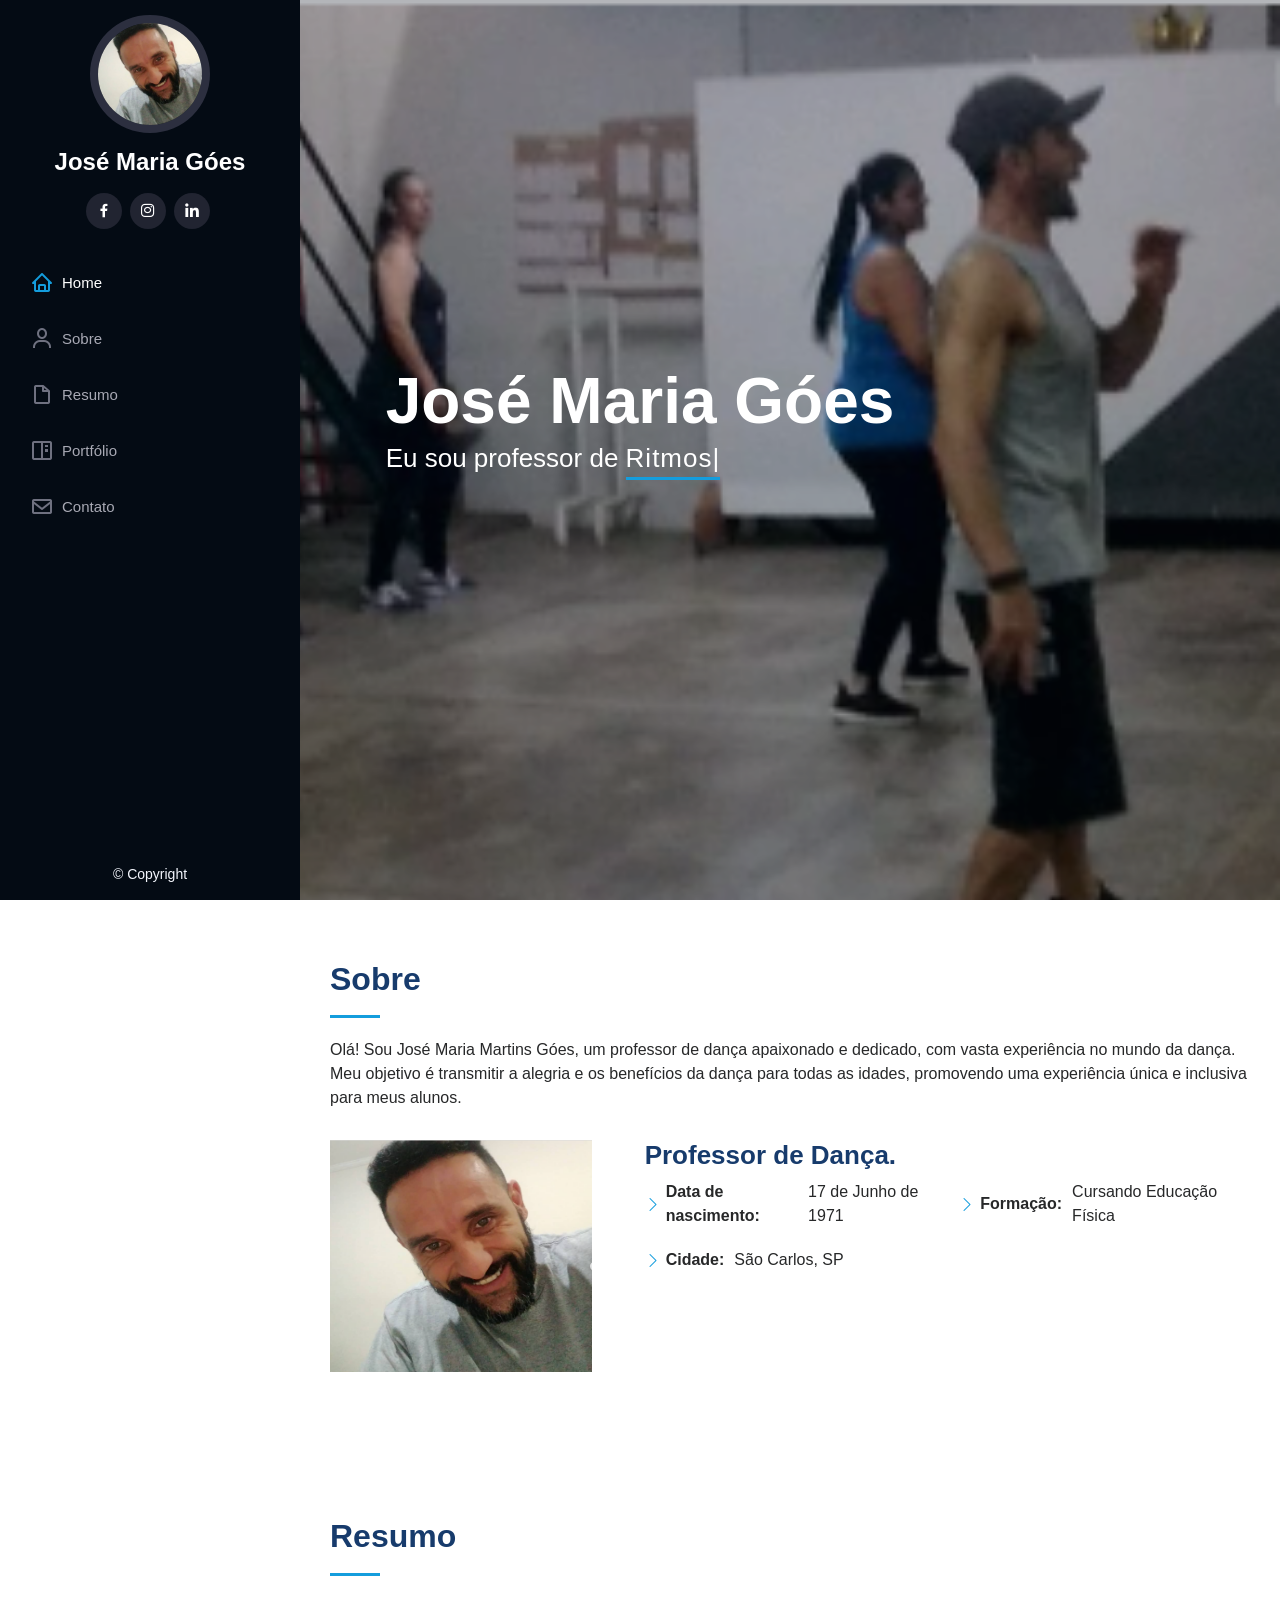
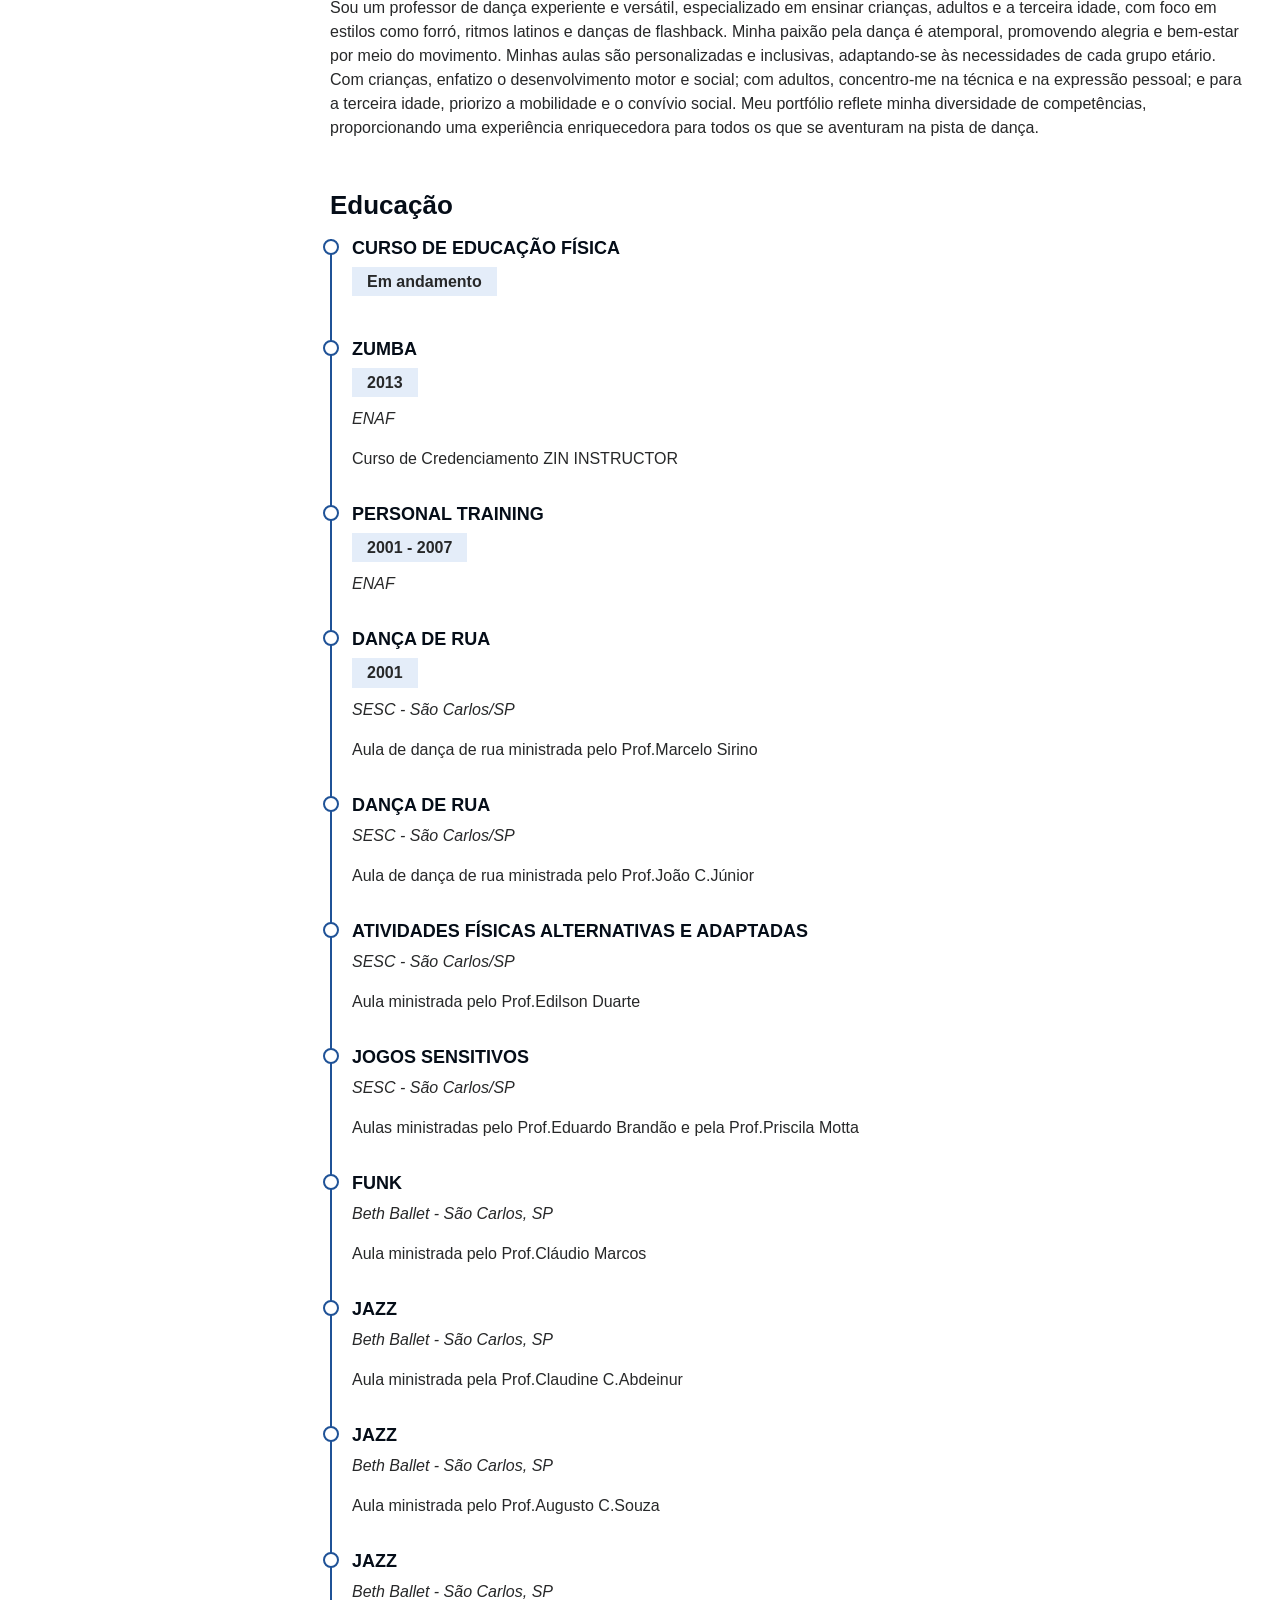
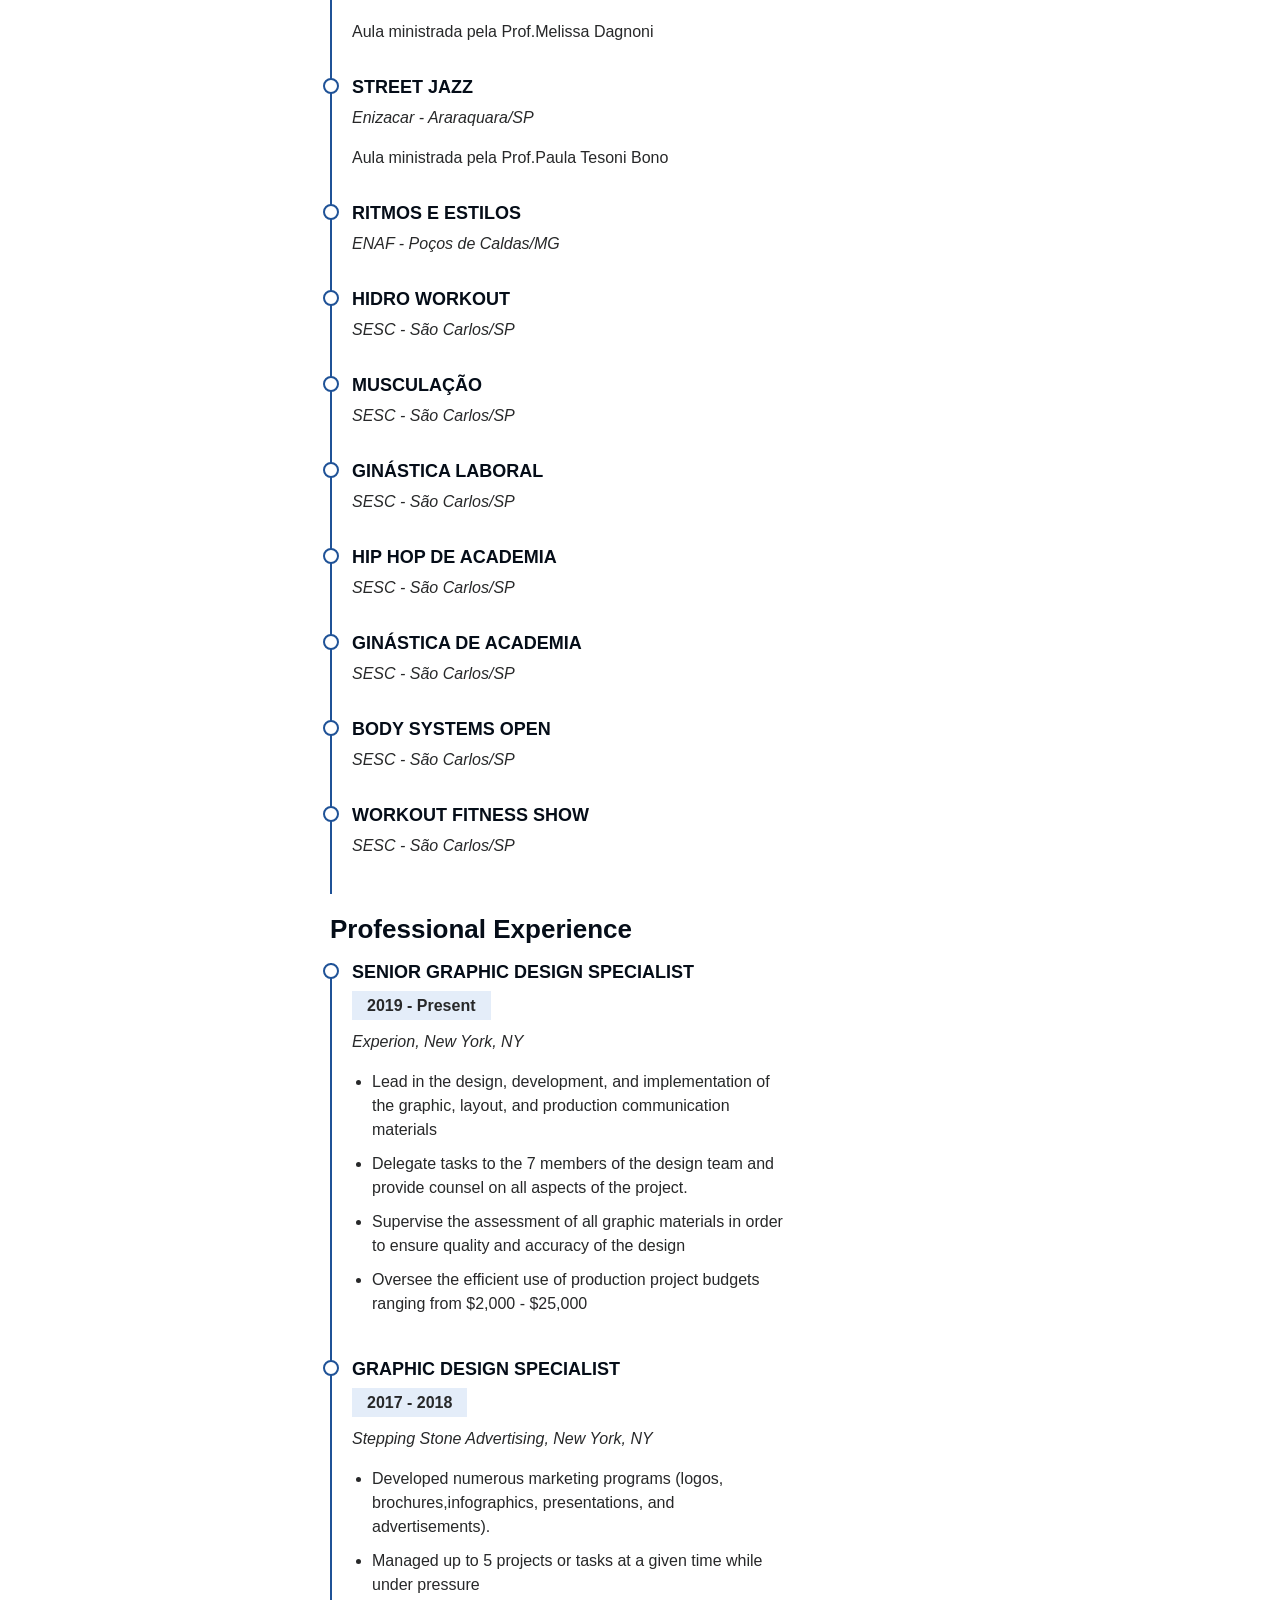
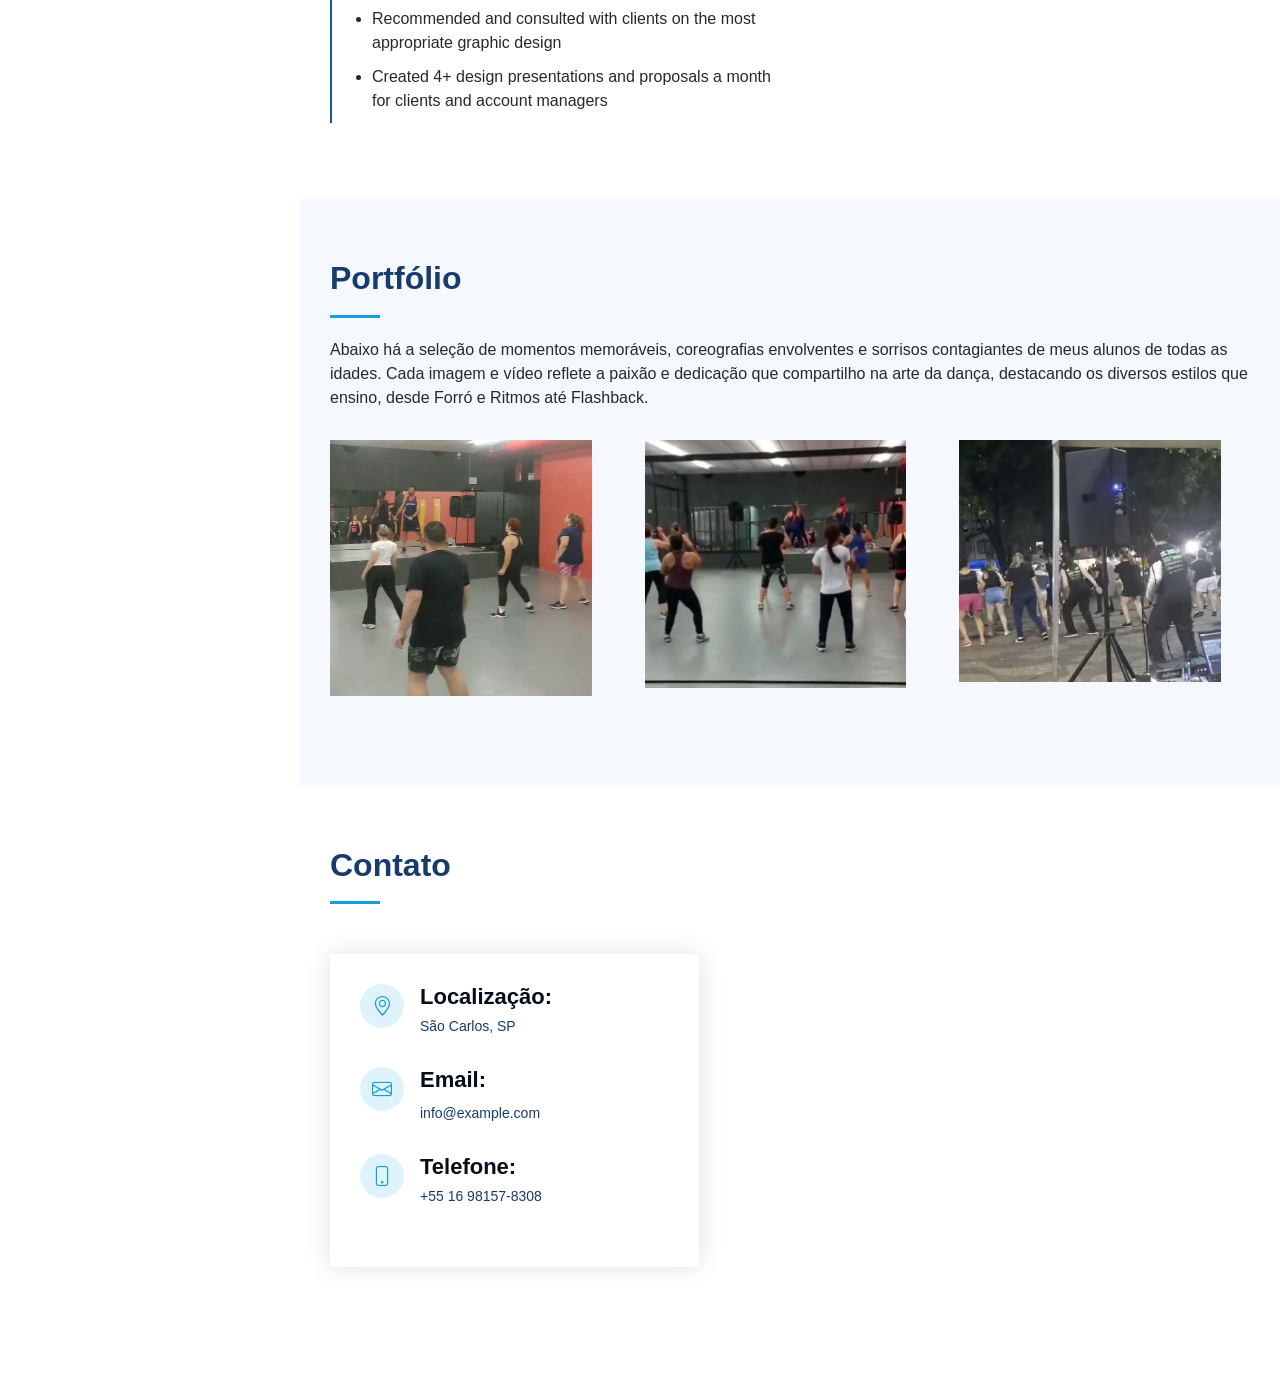
==== commit 203974a0: "segunda atualização" ====
--- a/index.html
+++ b/index.html
@@ -61,7 +61,6 @@
           <li><a href="#about" class="nav-link scrollto"><i class="bx bx-user"></i> <span>Sobre</span></a></li>
           <li><a href="#resume" class="nav-link scrollto"><i class="bx bx-file-blank"></i> <span>Resumo</span></a></li>
           <li><a href="#portfolio" class="nav-link scrollto"><i class="bx bx-book-content"></i> <span>Portfólio</span></a></li>
-          <li><a href="#services" class="nav-link scrollto"><i class="bx bx-server"></i> <span>Serviços</span></a></li>
           <li><a href="#contact" class="nav-link scrollto"><i class="bx bx-envelope"></i> <span>Contato</span></a></li>
         </ul>
       </nav><!-- .nav-menu -->
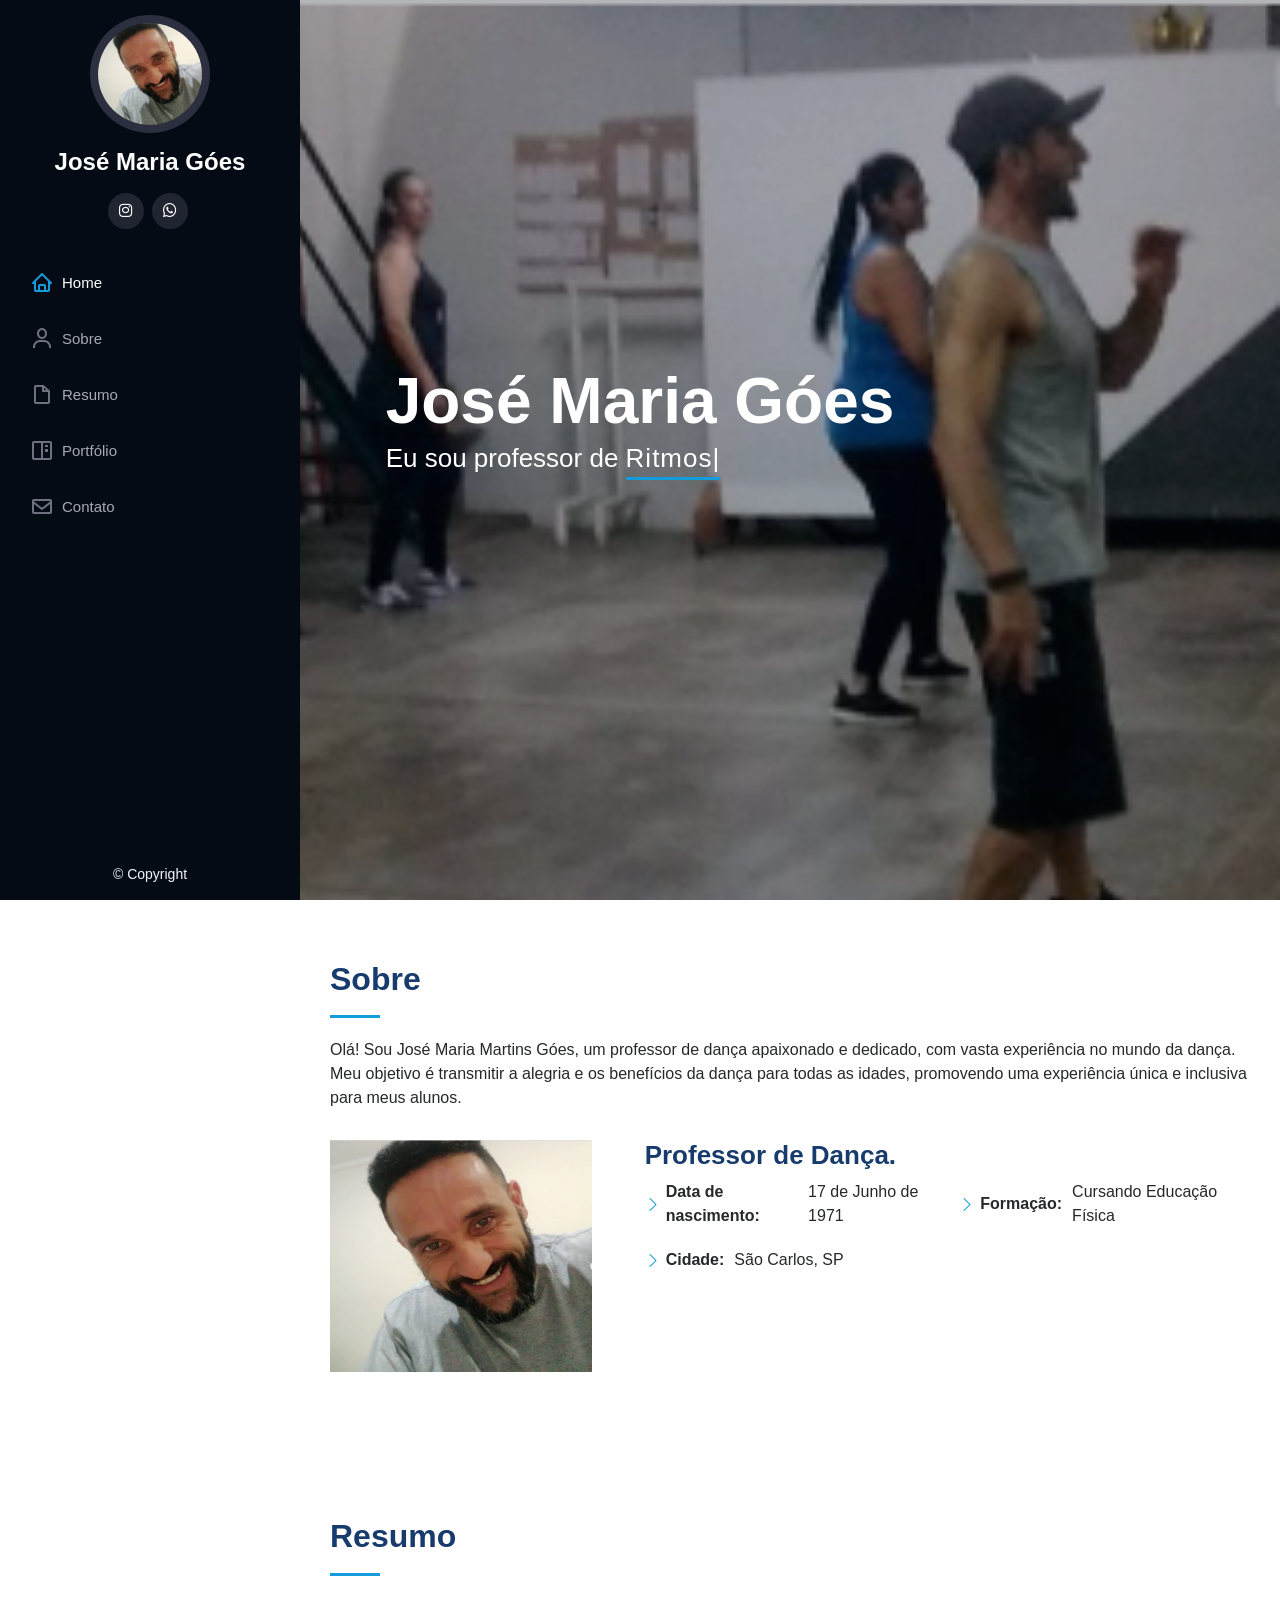
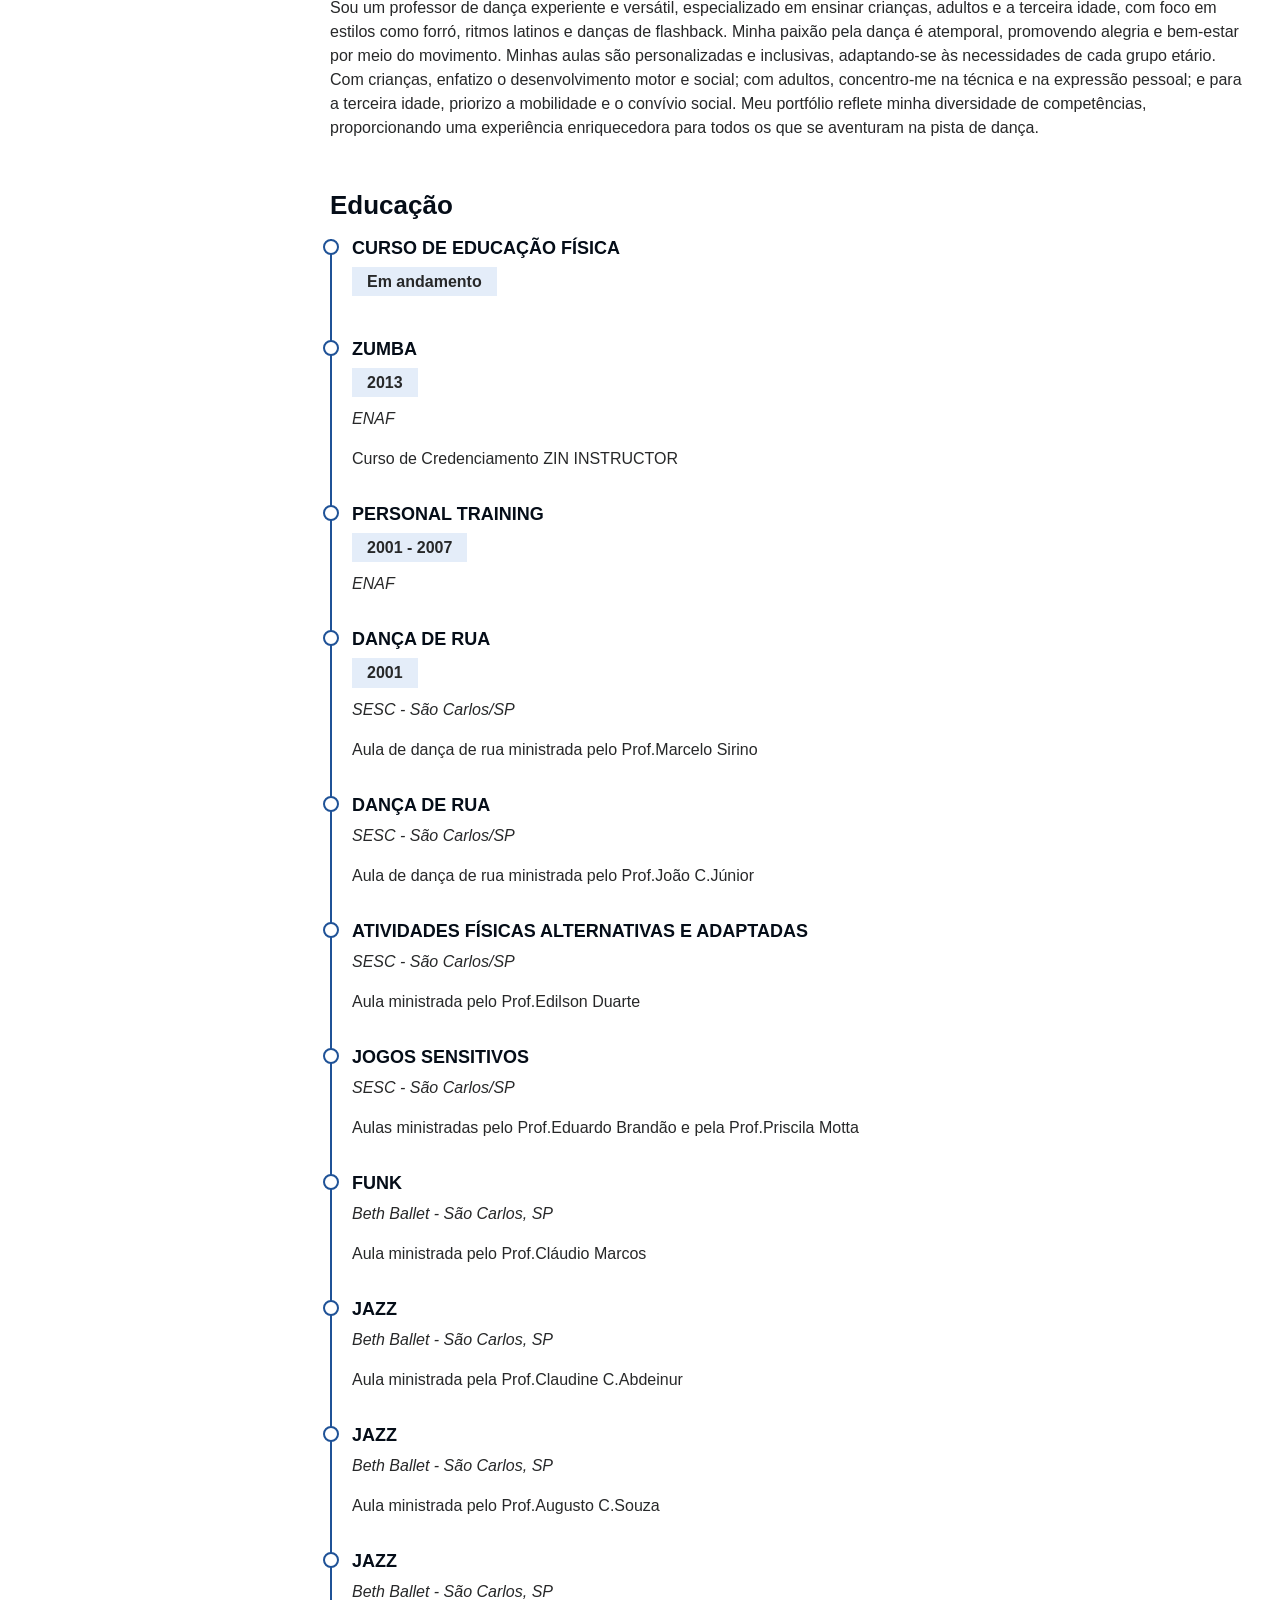
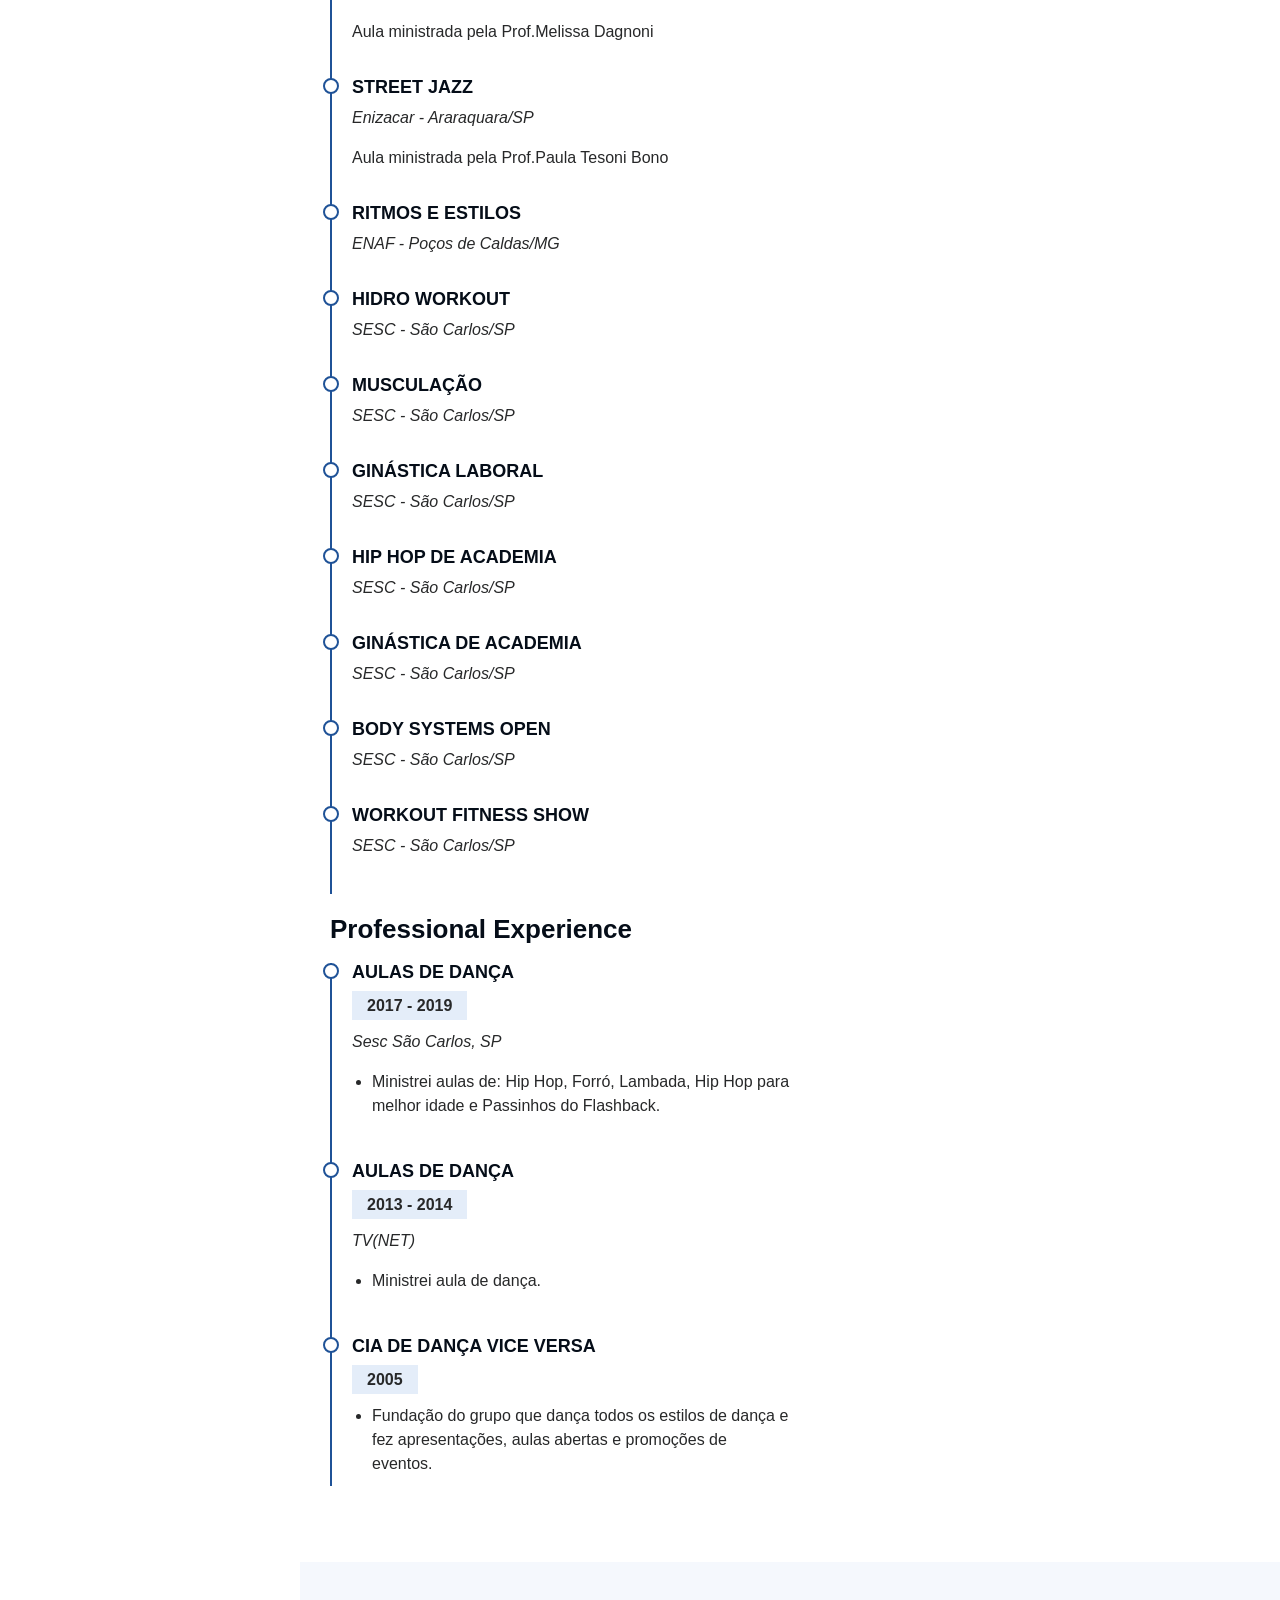
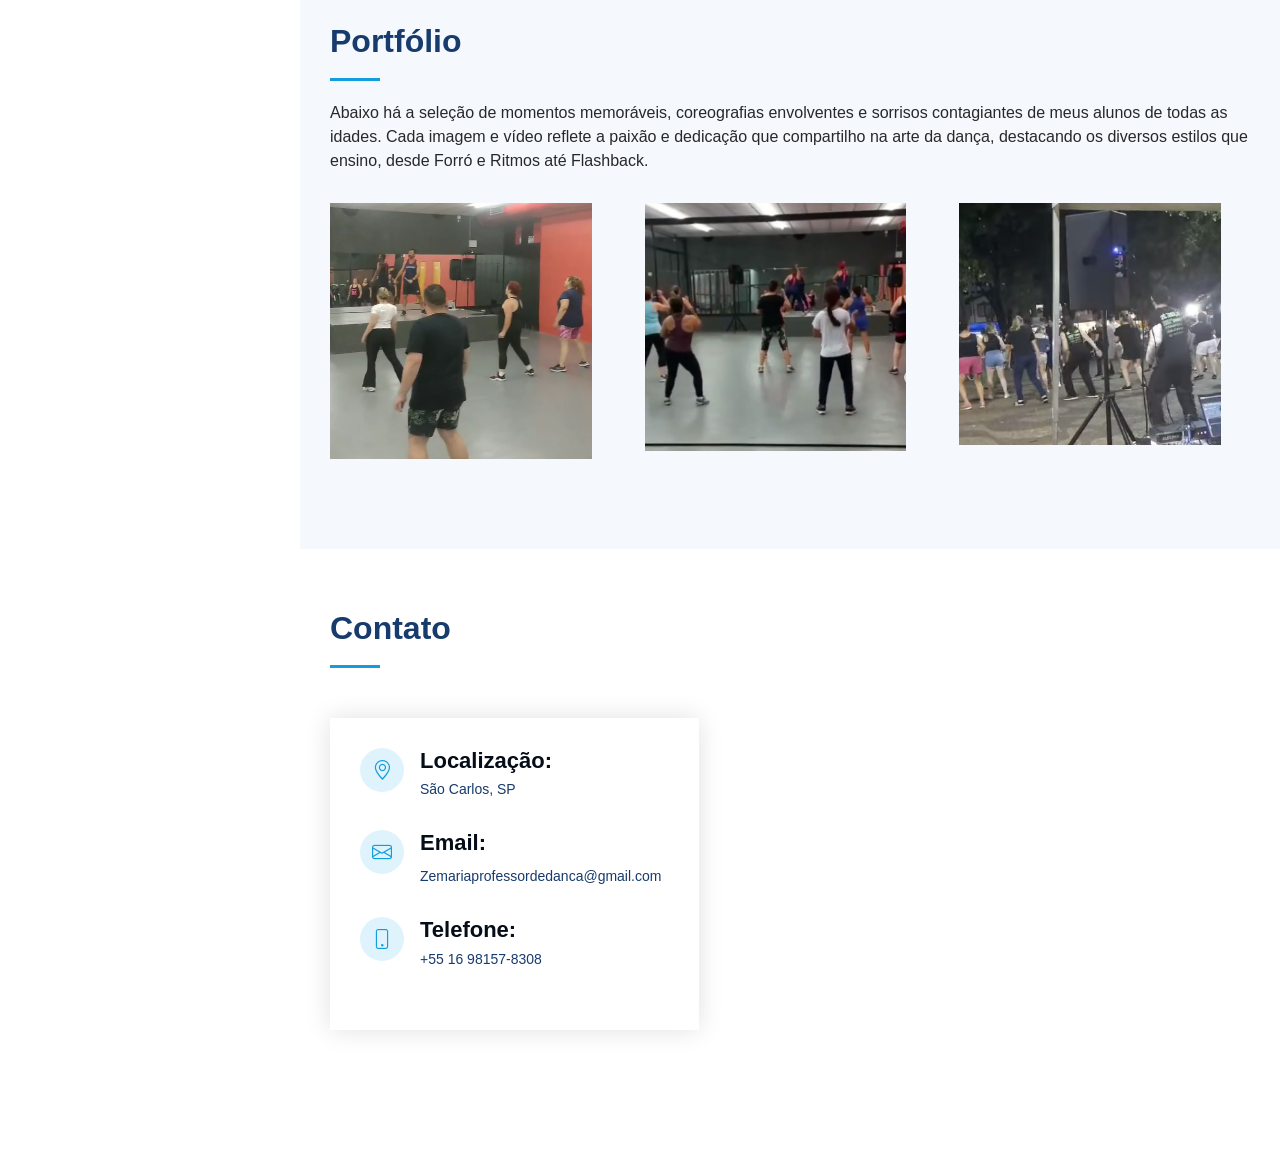
==== commit a796102d: "versão final" ====
--- a/index.html
+++ b/index.html
@@ -49,9 +49,10 @@
         <img src="assets/img/perfilProf.png" alt="" class="img-fluid rounded-circle">
         <h1 class="text-light"><a href="index.html">José Maria Góes</a></h1>
         <div class="social-links mt-3 text-center">
-          <a href="#" class="facebook"><i class="bx bxl-facebook"></i></a>
+
           <a href="https://www.instagram.com/zemariaprofessordedanca/" class="instagram"><i class="bx bxl-instagram"></i></a>
-          <a href="#" class="linkedin"><i class="bx bxl-linkedin"></i></a>
+
+          <a href="https://wa.me/5516981578308?text=Olá%2C%20como%20vai%3F%20Vi%20seu%20portfólio%20e%20estou%20entrando%20em%20contato"><i class="bx bxl-whatsapp"></i></a>
         </div>
       </div>
 
@@ -228,28 +229,28 @@
           <div class="col-lg-6" data-aos="fade-up" data-aos-delay="100">
             <h3 class="resume-title">Professional Experience</h3>
             <div class="resume-item">
-              <h4>Senior graphic design specialist</h4>
-              <h5>2019 - Present</h5>
-              <p><em>Experion, New York, NY </em></p>
+              <h4> Aulas de dança</h4>
+              <h5>2017 - 2019</h5>
+              <p><em>Sesc São Carlos, SP</em></p>
               <ul>
-                <li>Lead in the design, development, and implementation of the graphic, layout, and production communication materials</li>
-                <li>Delegate tasks to the 7 members of the design team and provide counsel on all aspects of the project. </li>
-                <li>Supervise the assessment of all graphic materials in order to ensure quality and accuracy of the design</li>
-                <li>Oversee the efficient use of production project budgets ranging from $2,000 - $25,000</li>
+                <li>Ministrei aulas de: Hip Hop, Forró, Lambada, Hip Hop para melhor idade e Passinhos do Flashback.</li>
               </ul>
             </div>
             <div class="resume-item">
-              <h4>Graphic design specialist</h4>
-              <h5>2017 - 2018</h5>
-              <p><em>Stepping Stone Advertising, New York, NY</em></p>
+              <h4>Aulas de dança</h4>
+              <h5>2013 - 2014</h5>
+              <p><em> TV(NET)</em></p>
               <ul>
-                <li>Developed numerous marketing programs (logos, brochures,infographics, presentations, and advertisements).</li>
-                <li>Managed up to 5 projects or tasks at a given time while under pressure</li>
-                <li>Recommended and consulted with clients on the most appropriate graphic design</li>
-                <li>Created 4+ design presentations and proposals a month for clients and account managers</li>
+                <li>Ministrei aula de dança.</li>
               </ul>
             </div>
-        
+            <div class="resume-item">
+              <h4>Cia de Dança Vice Versa</h4>
+              <h5>2005</h5>
+              <ul>
+                <li>Fundação do grupo que dança todos os estilos de dança e fez apresentações, aulas abertas e promoções de eventos.</li>
+              </ul>
+            </div>
 
       </div>
     </section><!-- End Resume Section -->
@@ -319,7 +320,7 @@
               <div class="email">
                 <i class="bi bi-envelope"></i>
                 <h4>Email:</h4>
-                <p>info@example.com</p>
+                <p>Zemariaprofessordedanca@gmail.com</p>
               </div>
 
               <div class="phone">
--- a/assets/css/style.css
+++ b/assets/css/style.css
@@ -41,10 +41,11 @@
 
 --------------------------------------------------------------*/
 
+
+
 .video-custom {
-  width: 66%; /* Defina a largura desejada */
+  width: 80%; /* Defina a largura desejada */
   max-height: 66%; /* Ajuste a altura máxima desejada */
-  
 }
 
 /*--------------------------------------------------------------
